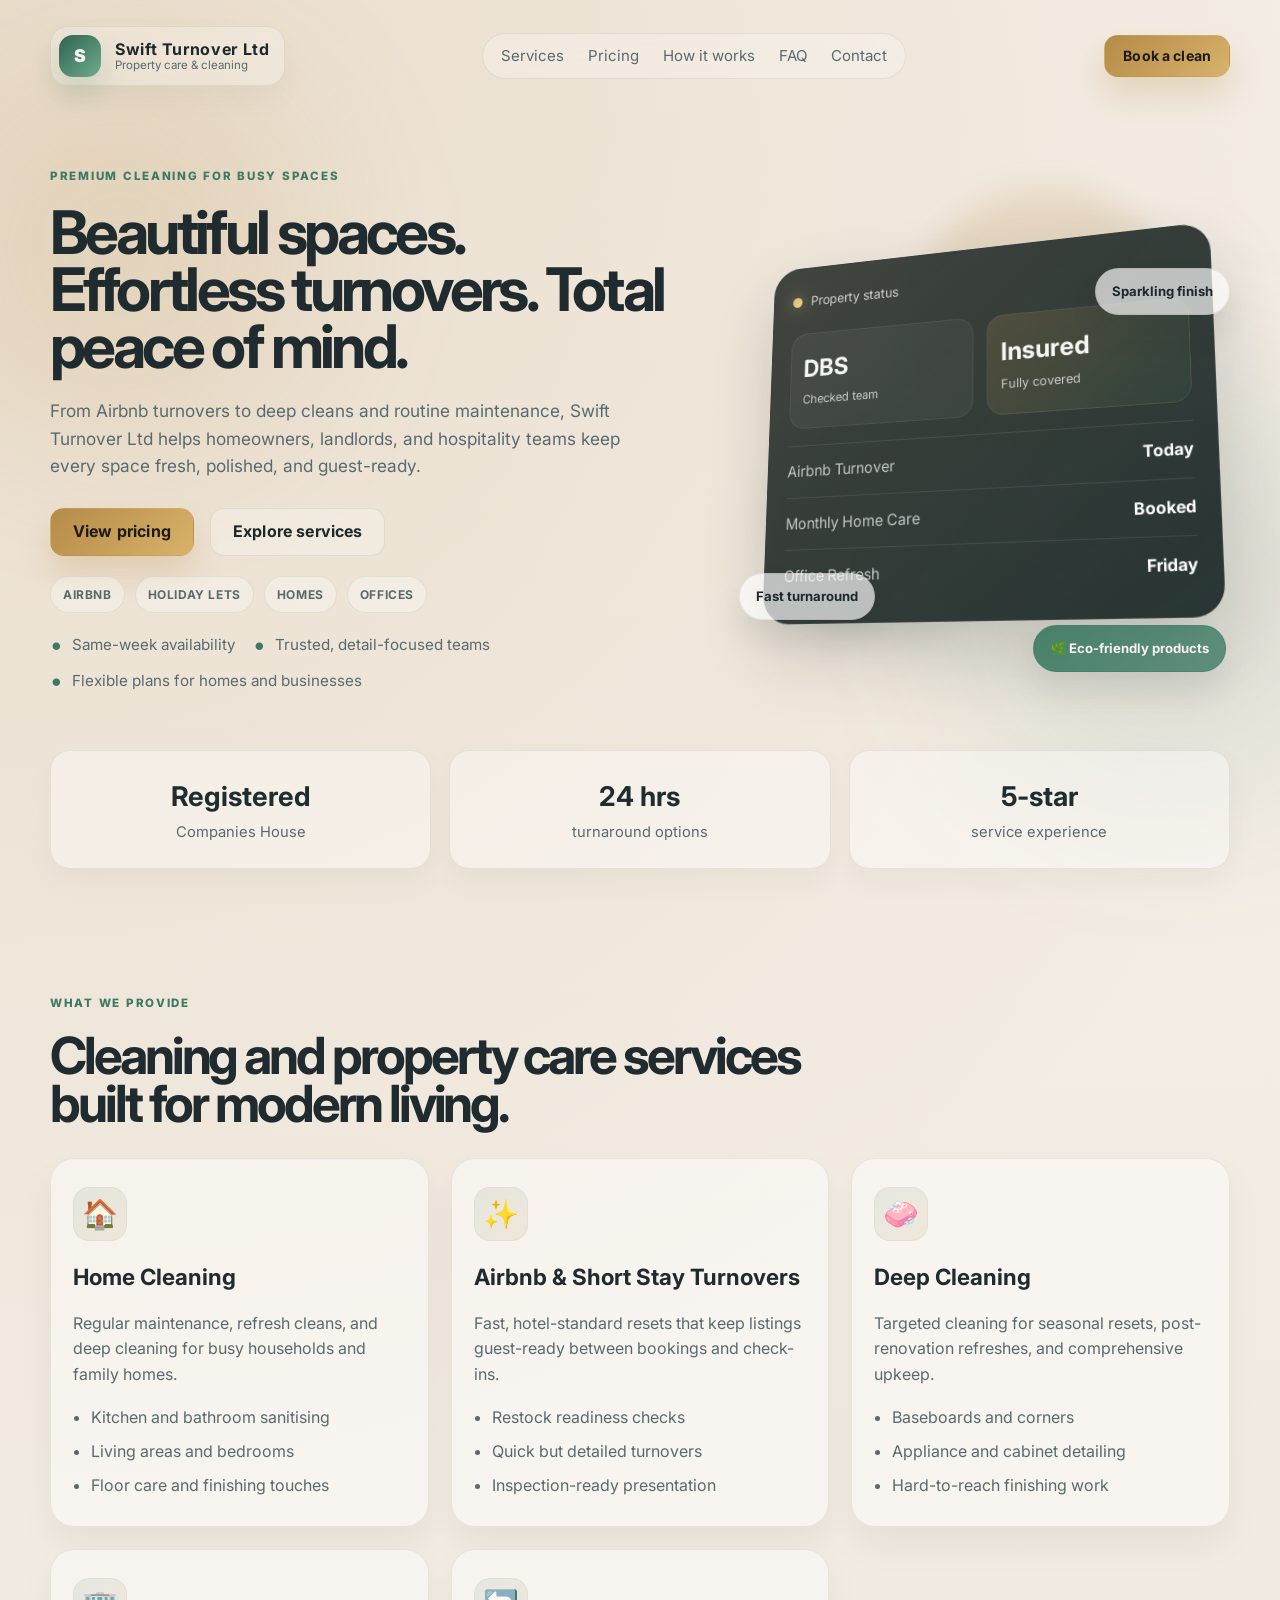
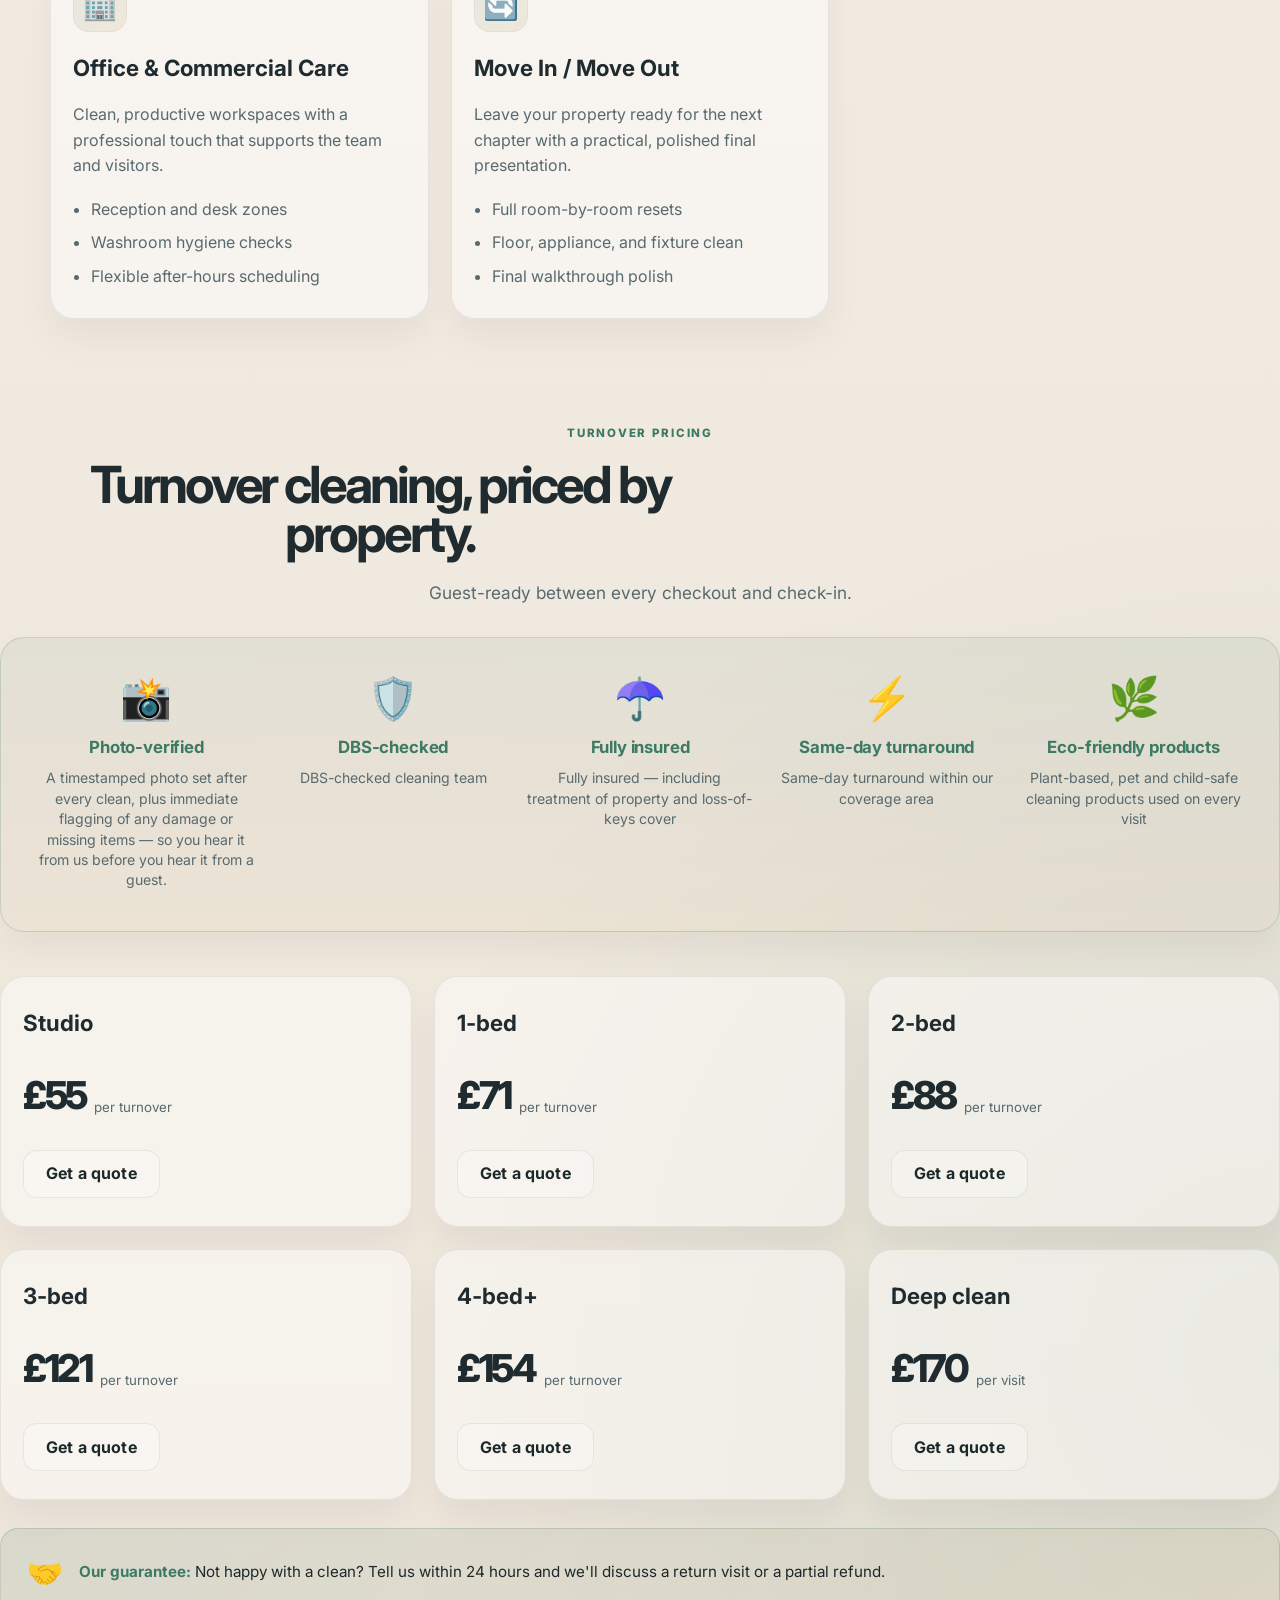
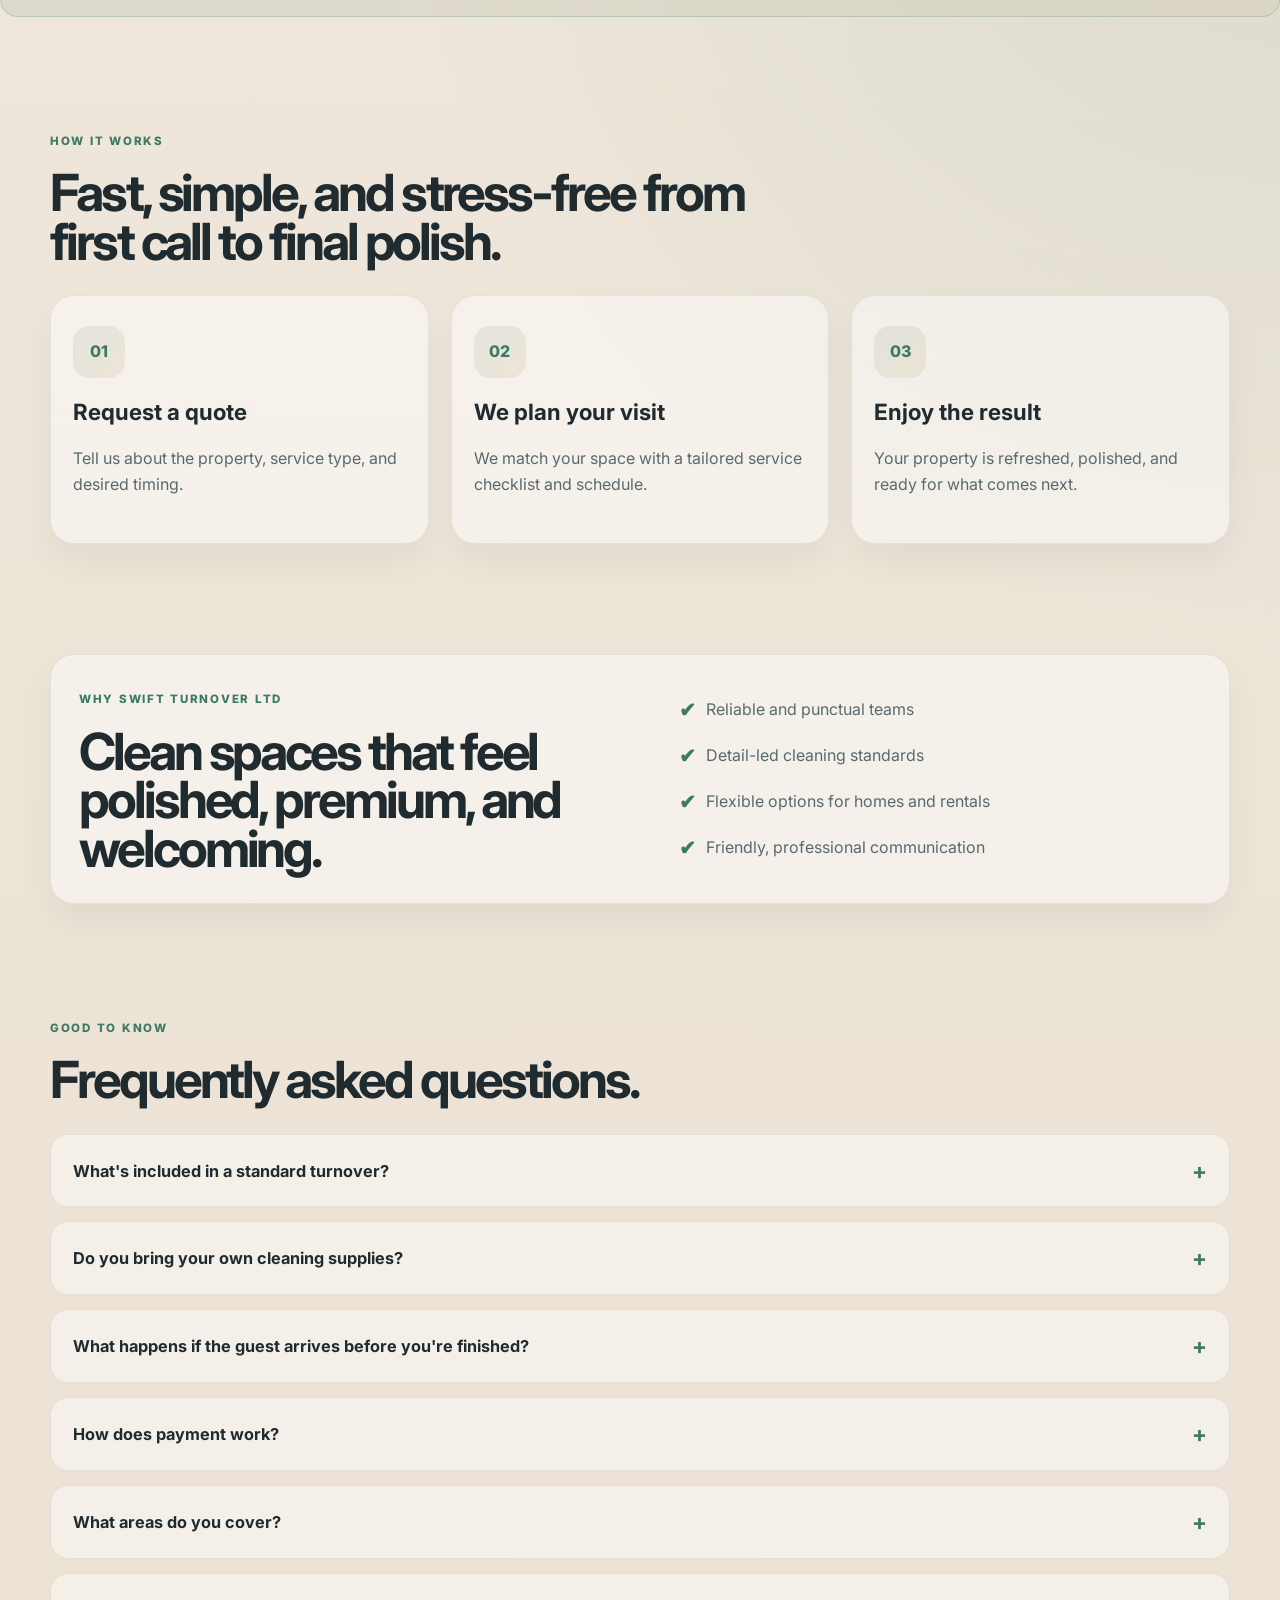
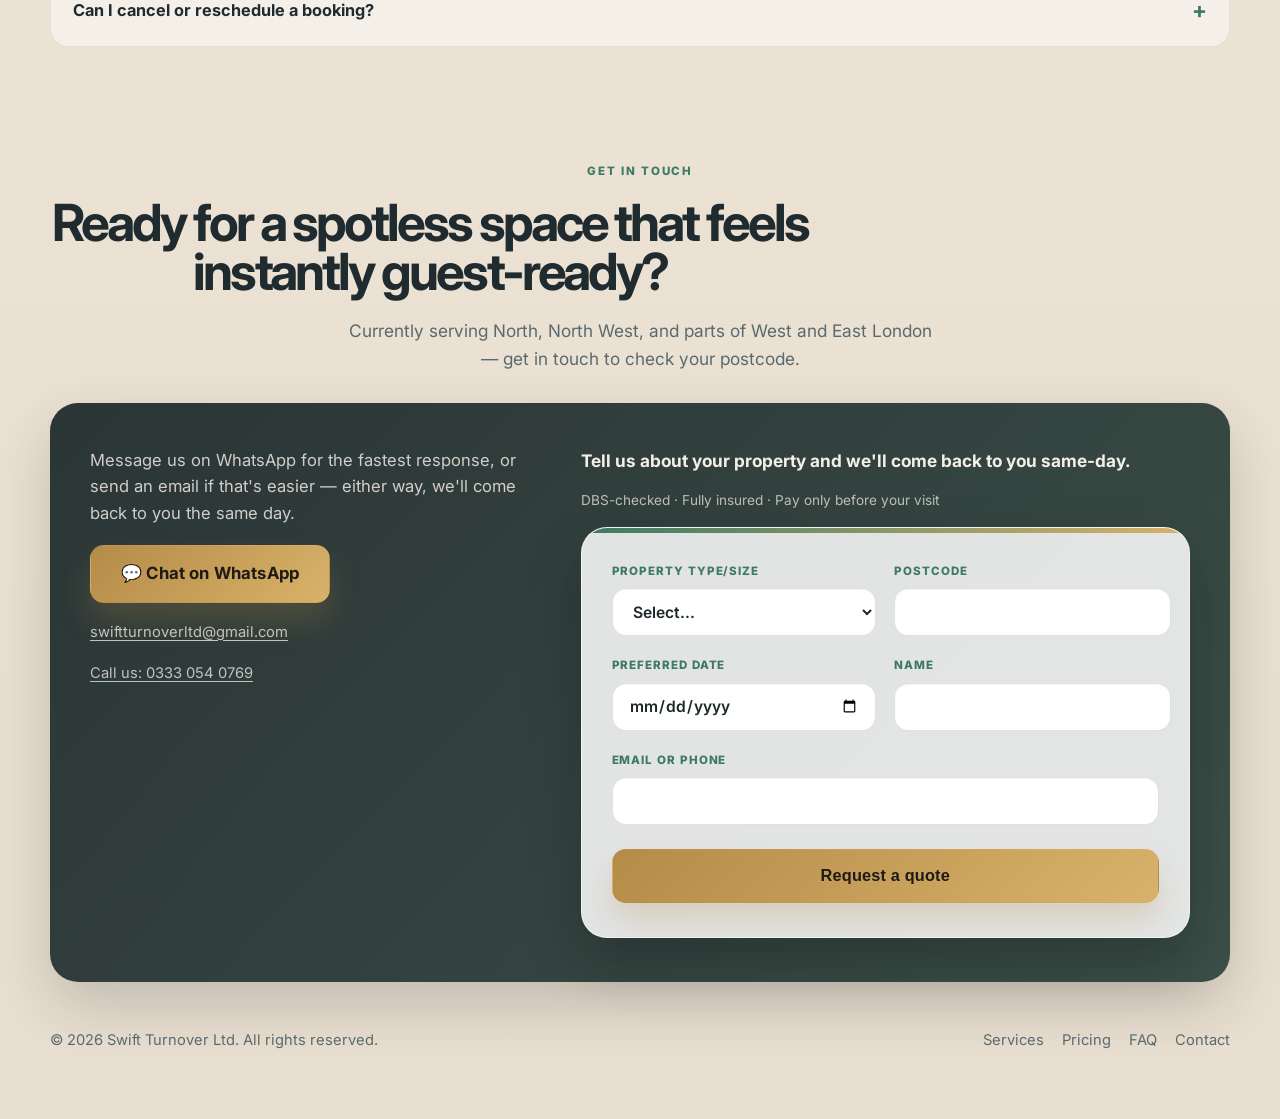
==== index.html @ 7817d529 "Add site favicon and refine brand mark gradient" ====
<!DOCTYPE html>
<html lang="en">
  <head>
    <meta charset="UTF-8" />
    <meta name="viewport" content="width=device-width, initial-scale=1.0" />
    <title>Swift Turnover Ltd | Premium Cleaning & Property Care</title>
    <meta
      name="description"
      content="Swift Turnover Ltd helps homeowners, landlords, and hospitality businesses keep every space spotless, guest-ready, and stress-free."
    />
    <link rel="preconnect" href="https://fonts.googleapis.com" />
    <link rel="preconnect" href="https://fonts.gstatic.com" crossorigin />
    <link
      href="https://fonts.googleapis.com/css2?family=Inter:wght@400;500;600;700;800;900&display=swap"
      rel="stylesheet"
    />
    <link rel="stylesheet" href="styles.css" />
    <link rel="icon" type="image/png" sizes="32x32" href="favicon-32.png" />
    <link rel="icon" type="image/png" sizes="16x16" href="favicon-16.png" />
    <link rel="apple-touch-icon" href="apple-touch-icon.png" />
  </head>
  <body>
    <div class="background-glow glow-one"></div>
    <div class="background-glow glow-two"></div>

    <header class="topbar wrapper">
      <div class="brand" aria-label="Swift Turnover Ltd home">
        <div class="brand-mark">S</div>
        <div class="brand-copy">
          <strong>Swift Turnover Ltd</strong>
          <span>Property care & cleaning</span>
        </div>
      </div>

      <nav class="nav" aria-label="Main navigation">
        <a href="#services">Services</a>
        <a href="#pricing">Pricing</a>
        <a href="#process">How it works</a>
        <a href="#faq">FAQ</a>
        <a href="#contact">Contact</a>
      </nav>

      <a class="button button-primary small" href="#contact">Book a clean</a>
    </header>

    <main>
      <section class="hero wrapper">
        <div class="hero-copy reveal">
          <p class="eyebrow">Premium cleaning for busy spaces</p>
          <h1>Beautiful spaces. Effortless turnovers. Total peace of mind.</h1>
          <p class="lede">
            From Airbnb turnovers to deep cleans and routine maintenance, Swift Turnover Ltd helps
            homeowners, landlords, and hospitality teams keep every space fresh, polished, and guest-ready.
          </p>

          <div class="cta-row">
            <a class="button button-primary" href="#pricing">View pricing</a>
            <a class="button button-secondary" href="#services">Explore services</a>
          </div>

          <div class="trust-row" aria-label="Service types">
            <span>Airbnb</span>
            <span>Holiday lets</span>
            <span>Homes</span>
            <span>Offices</span>
          </div>

          <ul class="hero-points" aria-label="Key benefits">
            <li>Same-week availability</li>
            <li>Trusted, detail-focused teams</li>
            <li>Flexible plans for homes and businesses</li>
          </ul>
        </div>

        <div class="hero-visual reveal" aria-label="Swift Turnover dashboard illustration">
          <div class="orb orb-one"></div>
          <div class="orb orb-two"></div>

          <div class="dashboard-card tilt-card">
            <div class="dashboard-header">
              <span class="status-dot"></span>
              <span>Property status</span>
            </div>

            <div class="dashboard-body">
              <div class="mini-stat">
                <strong>DBS</strong>
                <span>Checked team</span>
              </div>
              <div class="mini-stat gradient">
                <strong>Insured</strong>
                <span>Fully covered</span>
              </div>
            </div>

            <div class="schedule-row">
              <span>Airbnb Turnover</span>
              <em>Today</em>
            </div>
            <div class="schedule-row">
              <span>Monthly Home Care</span>
              <em>Booked</em>
            </div>
            <div class="schedule-row">
              <span>Office Refresh</span>
              <em>Friday</em>
            </div>
          </div>

          <div class="floating-tag tag-one">Sparkling finish</div>
          <div class="floating-tag tag-two">Fast turnaround</div>
          <div class="floating-tag tag-three">🌿 Eco-friendly products</div>
        </div>
      </section>

      <section class="stats wrapper reveal">
        <div class="stat-card">
          <strong>Registered</strong>
          <span>Companies House</span>
        </div>
        <div class="stat-card">
          <strong>24 hrs</strong>
          <span>turnaround options</span>
        </div>
        <div class="stat-card">
          <strong>5-star</strong>
          <span>service experience</span>
        </div>
      </section>

      <section id="services" class="section wrapper reveal">
        <div class="section-heading">
          <p class="eyebrow">What we provide</p>
          <h2>Cleaning and property care services built for modern living.</h2>
        </div>

        <div class="services-grid">
          <article class="service-card tilt-card">
            <div class="icon">🏠</div>
            <h3>Home Cleaning</h3>
            <p>Regular maintenance, refresh cleans, and deep cleaning for busy households and family homes.</p>
            <ul>
              <li>Kitchen and bathroom sanitising</li>
              <li>Living areas and bedrooms</li>
              <li>Floor care and finishing touches</li>
            </ul>
          </article>

          <article class="service-card tilt-card">
            <div class="icon">✨</div>
            <h3>Airbnb & Short Stay Turnovers</h3>
            <p>Fast, hotel-standard resets that keep listings guest-ready between bookings and check-ins.</p>
            <ul>
              <li>Restock readiness checks</li>
              <li>Quick but detailed turnovers</li>
              <li>Inspection-ready presentation</li>
            </ul>
          </article>

          <article class="service-card tilt-card">
            <div class="icon">🧼</div>
            <h3>Deep Cleaning</h3>
            <p>Targeted cleaning for seasonal resets, post-renovation refreshes, and comprehensive upkeep.</p>
            <ul>
              <li>Baseboards and corners</li>
              <li>Appliance and cabinet detailing</li>
              <li>Hard-to-reach finishing work</li>
            </ul>
          </article>

          <article class="service-card tilt-card">
            <div class="icon">🏢</div>
            <h3>Office & Commercial Care</h3>
            <p>Clean, productive workspaces with a professional touch that supports the team and visitors.</p>
            <ul>
              <li>Reception and desk zones</li>
              <li>Washroom hygiene checks</li>
              <li>Flexible after-hours scheduling</li>
            </ul>
          </article>

          <article class="service-card tilt-card">
            <div class="icon">🔄</div>
            <h3>Move In / Move Out</h3>
            <p>Leave your property ready for the next chapter with a practical, polished final presentation.</p>
            <ul>
              <li>Full room-by-room resets</li>
              <li>Floor, appliance, and fixture clean</li>
              <li>Final walkthrough polish</li>
            </ul>
          </article>

        </div>
      </section>

      <section id="pricing" class="section pricing-wrapper reveal">
        <div class="section-heading centered">
          <p class="eyebrow">Turnover pricing</p>
          <h2>Turnover cleaning, priced by property.</h2>
          <p class="lede" style="margin-left: auto; margin-right: auto;">Guest-ready between every checkout and check-in.</p>
        </div>

        <div class="trust-strip">
          <div class="trust-item">
            <div class="trust-icon">📸</div>
            <h3>Photo-verified</h3>
            <p>A timestamped photo set after every clean, plus immediate flagging of any damage or missing items — so you hear it from us before you hear it from a guest.</p>
          </div>
          <div class="trust-item">
            <div class="trust-icon">🛡️</div>
            <h3>DBS-checked</h3>
            <p>DBS-checked cleaning team</p>
          </div>
          <div class="trust-item">
            <div class="trust-icon">☂️</div>
            <h3>Fully insured</h3>
            <p>Fully insured — including treatment of property and loss-of-keys cover</p>
          </div>
          <div class="trust-item">
            <div class="trust-icon">⚡</div>
            <h3>Same-day turnaround</h3>
            <p>Same-day turnaround within our coverage area</p>
          </div>
          <div class="trust-item">
            <div class="trust-icon">🌿</div>
            <h3>Eco-friendly products</h3>
            <p>Plant-based, pet and child-safe cleaning products used on every visit</p>
          </div>
        </div>

        <div class="pricing-grid">
          <article class="pricing-card">
            <div class="plan-header">
              <h3>Studio</h3>
            </div>
            <div class="price">
              <span>£55</span>
              <small>per turnover</small>
            </div>
            <a href="#contact" class="button button-secondary">Get a quote</a>
          </article>

          <article class="pricing-card">
            <div class="plan-header">
              <h3>1-bed</h3>
            </div>
            <div class="price">
              <span>£71</span>
              <small>per turnover</small>
            </div>
            <a href="#contact" class="button button-secondary">Get a quote</a>
          </article>

          <article class="pricing-card">
            <div class="plan-header">
              <h3>2-bed</h3>
            </div>
            <div class="price">
              <span>£88</span>
              <small>per turnover</small>
            </div>
            <a href="#contact" class="button button-secondary">Get a quote</a>
          </article>

          <article class="pricing-card">
            <div class="plan-header">
              <h3>3-bed</h3>
            </div>
            <div class="price">
              <span>£121</span>
              <small>per turnover</small>
            </div>
            <a href="#contact" class="button button-secondary">Get a quote</a>
          </article>

          <article class="pricing-card">
            <div class="plan-header">
              <h3>4-bed+</h3>
            </div>
            <div class="price">
              <span>£154</span>
              <small>per turnover</small>
            </div>
            <a href="#contact" class="button button-secondary">Get a quote</a>
          </article>

          <article class="pricing-card">
            <div class="plan-header">
              <h3>Deep clean</h3>
            </div>
            <div class="price">
              <span>£170</span>
              <small>per visit</small>
            </div>
            <a href="#contact" class="button button-secondary">Get a quote</a>
          </article>
        </div>

        <div class="guarantee-banner">
          <span class="guarantee-icon">🤝</span>
          <p><strong>Our guarantee:</strong> Not happy with a clean? Tell us within 24 hours and we'll discuss a return visit or a partial refund.</p>
        </div>
      </section>

      <section id="process" class="section wrapper reveal">
        <div class="section-heading">
          <p class="eyebrow">How it works</p>
          <h2>Fast, simple, and stress-free from first call to final polish.</h2>
        </div>

        <div class="process-grid">
          <div class="process-step">
            <span>01</span>
            <h3>Request a quote</h3>
            <p>Tell us about the property, service type, and desired timing.</p>
          </div>
          <div class="process-step">
            <span>02</span>
            <h3>We plan your visit</h3>
            <p>We match your space with a tailored service checklist and schedule.</p>
          </div>
          <div class="process-step">
            <span>03</span>
            <h3>Enjoy the result</h3>
            <p>Your property is refreshed, polished, and ready for what comes next.</p>
          </div>
        </div>
      </section>

      <section class="section wrapper reveal">
        <div class="feature-band">
          <div>
            <p class="eyebrow">Why Swift Turnover Ltd</p>
            <h2>Clean spaces that feel polished, premium, and welcoming.</h2>
          </div>
          <div class="feature-list">
            <div><strong>✔</strong> Reliable and punctual teams</div>
            <div><strong>✔</strong> Detail-led cleaning standards</div>
            <div><strong>✔</strong> Flexible options for homes and rentals</div>
            <div><strong>✔</strong> Friendly, professional communication</div>
          </div>
        </div>
      </section>

      <section id="faq" class="section wrapper reveal">
        <div class="section-heading">
          <p class="eyebrow">Good to know</p>
          <h2>Frequently asked questions.</h2>
        </div>

        <div class="faq-list">
          <details class="faq-item">
            <summary>What's included in a standard turnover?</summary>
            <p>A full reset between guests — beds stripped and remade, kitchen and bathroom cleaned and sanitised, floors done, surfaces wiped down, and rubbish removed, finished with a walkthrough check before we leave.</p>
          </details>
          <details class="faq-item">
            <summary>Do you bring your own cleaning supplies?</summary>
            <p>Yes — our team brings its own eco-friendly, plant-based cleaning products and equipment as standard, so you don't need to stock anything. Let us know if you'd prefer fragrance-free products and we'll happily use those instead.</p>
          </details>
          <details class="faq-item">
            <summary>What happens if the guest arrives before you're finished?</summary>
            <p>We build a buffer into every turnover slot and will message you straight away if we're running behind schedule, so you're never caught by surprise.</p>
          </details>
          <details class="faq-item">
            <summary>How does payment work?</summary>
            <p>Payment is taken before your scheduled visit.</p>
          </details>
          <details class="faq-item">
            <summary>What areas do you cover?</summary>
            <p>We currently cover all of North London, North West London, and parts of West and East London. Get in touch with your postcode and we'll confirm.</p>
          </details>
          <details class="faq-item">
            <summary>Can I cancel or reschedule a booking?</summary>
            <p>Yes — we ask for at least 2-3 hours' notice before your scheduled visit, though the earlier you can let us know, the better we can accommodate you.</p>
          </details>
        </div>
      </section>

      <section id="contact" class="section wrapper reveal">
        <div class="section-heading centered">
          <p class="eyebrow">Get in touch</p>
          <h2>Ready for a spotless space that feels instantly guest-ready?</h2>
          <p class="lede" style="margin-left: auto; margin-right: auto;">Currently serving North, North West, and parts of West and East London — get in touch to check your postcode.</p>
        </div>

        <div class="contact-panel">
          <div class="contact-info">
            <p class="contact-copy">Message us on WhatsApp for the fastest response, or send an email if that's easier — either way, we'll come back to you the same day.</p>
            <a class="button button-primary large" href="https://wa.me/447498906097" target="_blank" rel="noopener">💬 Chat on WhatsApp</a>
            <a class="contact-email-link" href="mailto:swiftturnoverltd@gmail.com">swiftturnoverltd@gmail.com</a>
            <a class="contact-email-link" href="tel:03330540769">Call us: 0333 054 0769</a>
          </div>

          <div class="contact-form-panel">
            <p class="form-intro">Tell us about your property and we'll come back to you same-day.</p>
            <p class="contact-trust">DBS-checked · Fully insured · Pay only before your visit</p>

            <!--
              Quote form submits via FormSubmit.co (no backend/account needed) straight to swiftturnoverltd@gmail.com.
              The first real submission triggers a one-time confirmation email from FormSubmit to activate this address.
              Swap the form action email if you'd rather receive these somewhere else, or switch to Formspree/Netlify Forms
              once you know which host the live site will run on.
            -->
            <form class="quote-form" action="https://formsubmit.co/swiftturnoverltd@gmail.com" method="POST">
              <input type="hidden" name="_subject" value="New turnover cleaning enquiry" />
              <input type="hidden" name="_template" value="table" />
              <input type="text" name="_honey" style="display:none" tabindex="-1" autocomplete="off" />

              <div class="form-row">
                <label>
                  Property type/size
                  <select name="Property type/size" required>
                    <option value="">Select...</option>
                    <option>Studio</option>
                    <option>1-bed</option>
                    <option>2-bed</option>
                    <option>3-bed</option>
                    <option>4-bed+</option>
                    <option>Deep clean</option>
                  </select>
                </label>
                <label>
                  Postcode
                  <input type="text" name="Postcode" required />
                </label>
              </div>

              <div class="form-row">
                <label>
                  Preferred date
                  <input type="date" name="Preferred date" />
                </label>
                <label>
                  Name
                  <input type="text" name="Name" required />
                </label>
              </div>

              <label>
                Email or phone
                <input type="text" name="Email or phone" required />
              </label>

              <button type="submit" class="button button-primary">Request a quote</button>
            </form>
          </div>
        </div>
      </section>
    </main>

    <footer class="site-footer wrapper">
      <p>© <span id="year"></span> Swift Turnover Ltd. All rights reserved.</p>
      <div>
        <a href="#services">Services</a>
        <a href="#pricing">Pricing</a>
        <a href="#faq">FAQ</a>
        <a href="#contact">Contact</a>
      </div>
    </footer>

    <script src="script.js"></script>
  </body>
</html>
---- styles.css ----
:root {
  --bg: #f5efe8;
  --bg-2: #e9dfd0;
  --panel: rgba(255, 255, 255, 0.72);
  --panel-strong: rgba(255, 255, 255, 0.86);
  --card: rgba(255, 255, 255, 0.75);
  --line: rgba(47, 56, 58, 0.1);
  --text: #1d282a;
  --muted: #586a6f;
  --primary: #3d7a63;
  --secondary: #b58b48;
  --gold: #d8b26a;
  --warm: #efe0c7;
  --shadow: rgba(18, 27, 29, 0.14);
}

* {
  box-sizing: border-box;
}

html {
  scroll-behavior: smooth;
}

body {
  margin: 0;
  font-family: "Inter", sans-serif;
  color: var(--text);
  background:
    radial-gradient(circle at top left, rgba(181, 139, 72, 0.18), transparent 25%),
    radial-gradient(circle at right center, rgba(61, 122, 99, 0.12), transparent 28%),
    linear-gradient(180deg, var(--bg) 0%, var(--bg-2) 100%);
  min-height: 100vh;
  line-height: 1.6;
}

body::before,
body::after {
  content: "";
  position: fixed;
  border-radius: 50%;
  filter: blur(80px);
  pointer-events: none;
  z-index: 0;
}

body::before {
  width: 380px;
  height: 380px;
  background: rgba(181, 139, 72, 0.14);
  top: 60px;
  left: -70px;
}

body::after {
  width: 420px;
  height: 420px;
  background: rgba(61, 122, 99, 0.1);
  right: -100px;
  bottom: 100px;
}

img {
  max-width: 100%;
  display: block;
}

a {
  color: inherit;
  text-decoration: none;
}

.wrapper {
  width: min(1180px, calc(100% - 32px));
  margin: 0 auto;
}

.topbar,
.hero,
.stats,
.section,
.site-footer {
  position: relative;
  z-index: 1;
}

.topbar {
  display: flex;
  align-items: center;
  justify-content: space-between;
  padding: 26px 0 10px;
}

.brand {
  display: inline-flex;
  align-items: center;
  gap: 14px;
  padding: 8px 14px 8px 8px;
  background: rgba(255, 255, 255, 0.26);
  border: 1px solid rgba(29, 40, 42, 0.08);
  border-radius: 18px;
  box-shadow: 0 12px 30px rgba(17, 22, 25, 0.04);
}

.brand-mark {
  width: 42px;
  height: 42px;
  border-radius: 14px;
  display: grid;
  place-items: center;
  font-size: 1.1rem;
  font-weight: 900;
  background: linear-gradient(135deg, #2f6350, #6fac8e);
  color: #f8f4ef;
  box-shadow: 0 15px 30px rgba(61, 122, 99, 0.2);
}

.brand-copy {
  display: flex;
  flex-direction: column;
  line-height: 1.15;
}

.brand-copy strong {
  font-size: 1rem;
  letter-spacing: 0.04em;
}

.brand-copy span {
  font-size: 0.72rem;
  color: var(--muted);
}

.nav {
  display: flex;
  align-items: center;
  gap: 24px;
  color: var(--muted);
  font-size: 0.94rem;
  padding: 10px 18px;
  border: 1px solid rgba(29, 40, 42, 0.08);
  border-radius: 999px;
  background: rgba(255, 255, 255, 0.24);
  backdrop-filter: blur(12px);
}

.nav a {
  transition: color 0.2s ease, opacity 0.2s ease;
}

.nav a:hover,
.nav a:focus-visible {
  color: var(--text);
}

.button {
  display: inline-flex;
  align-items: center;
  justify-content: center;
  min-height: 48px;
  border-radius: 14px;
  padding: 0 22px;
  border: 1px solid transparent;
  font-weight: 700;
  letter-spacing: 0.01em;
  transition: transform 0.2s ease, box-shadow 0.2s ease, border-color 0.2s ease;
}

.button:hover,
.button:focus-visible {
  transform: translateY(-2px);
}

.button-primary {
  background: linear-gradient(135deg, var(--secondary), var(--gold));
  color: #1f1a14;
  box-shadow: 0 18px 30px rgba(181, 139, 72, 0.24);
}

.button-secondary {
  background: rgba(255, 255, 255, 0.26);
  border-color: rgba(29, 40, 42, 0.08);
  color: var(--text);
}

.button.small {
  min-height: 42px;
  padding: 0 18px;
  font-size: 0.88rem;
}

.hero {
  display: grid;
  grid-template-columns: 1.12fr 0.88fr;
  gap: 42px;
  padding: 52px 0 24px;
  align-items: center;
}

.eyebrow {
  display: inline-flex;
  align-items: center;
  gap: 8px;
  margin: 0 0 18px;
  color: var(--primary);
  text-transform: uppercase;
  letter-spacing: 0.15em;
  font-size: 0.72rem;
  font-weight: 800;
}

.hero-copy h1,
.section-heading h2,
.cta-panel h2,
.feature-band h2 {
  margin: 0;
  letter-spacing: -0.06em;
  line-height: 0.95;
}

.hero-copy h1 {
  font-size: clamp(3rem, 4.7vw, 5.2rem);
  max-width: 700px;
  color: #1f2b2f;
}

.lede {
  margin: 22px 0 0;
  font-size: 1.08rem;
  max-width: 600px;
  color: var(--muted);
}

.cta-row {
  display: flex;
  flex-wrap: wrap;
  align-items: center;
  gap: 16px;
  margin-top: 28px;
}

.trust-row {
  display: flex;
  flex-wrap: wrap;
  gap: 10px;
  margin-top: 20px;
}

.trust-row span {
  padding: 8px 12px;
  border-radius: 999px;
  background: rgba(255, 255, 255, 0.32);
  border: 1px solid rgba(29, 40, 42, 0.08);
  color: var(--muted);
  font-size: 0.75rem;
  letter-spacing: 0.05em;
  text-transform: uppercase;
  font-weight: 700;
}

.hero-points {
  display: flex;
  flex-wrap: wrap;
  gap: 12px 18px;
  list-style: none;
  padding: 0;
  margin: 20px 0 0;
  color: var(--muted);
  font-size: 0.95rem;
}

.hero-points li {
  position: relative;
  padding-left: 22px;
}

.hero-points li::before {
  content: "•";
  position: absolute;
  left: 0;
  color: var(--primary);
  font-size: 1.5rem;
  line-height: 1;
}

.hero-visual {
  position: relative;
  min-height: 560px;
  display: grid;
  place-items: center;
  perspective: 1200px;
}

.dashboard-card {
  position: relative;
  width: min(100%, 470px);
  padding: 26px 22px 20px;
  border-radius: 30px;
  background: linear-gradient(145deg, rgba(37, 49, 52, 0.95), rgba(21, 29, 31, 0.92));
  border: 1px solid rgba(255, 255, 255, 0.08);
  box-shadow: 0 30px 70px rgba(30, 39, 41, 0.18);
  transform-style: preserve-3d;
  transform: rotateX(12deg) rotateY(-18deg);
}

.dashboard-card::before {
  content: "";
  position: absolute;
  inset: 0;
  border-radius: inherit;
  background: linear-gradient(135deg, rgba(181, 139, 72, 0.12), rgba(61, 122, 99, 0.1));
  pointer-events: none;
}

.dashboard-header,
.dashboard-body,
.schedule-row {
  position: relative;
  z-index: 1;
}

.dashboard-header {
  display: flex;
  align-items: center;
  gap: 10px;
  color: rgba(255, 255, 255, 0.75);
  font-size: 0.88rem;
}

.status-dot {
  width: 11px;
  height: 11px;
  border-radius: 50%;
  background: linear-gradient(135deg, var(--gold), #f8d698);
  box-shadow: 0 0 18px rgba(216, 178, 106, 0.7);
}

.dashboard-body {
  display: grid;
  grid-template-columns: repeat(2, minmax(0, 1fr));
  gap: 14px;
  margin: 24px 0 18px;
}

.mini-stat {
  background: rgba(255, 255, 255, 0.04);
  border: 1px solid rgba(255, 255, 255, 0.07);
  border-radius: 18px;
  padding: 18px 14px;
  color: #f7f7f4;
}

.mini-stat strong {
  display: block;
  font-size: clamp(1.6rem, 2vw, 2.1rem);
}

.mini-stat span {
  color: rgba(255,255,255,0.72);
  font-size: 0.8rem;
}

.mini-stat.gradient {
  background: linear-gradient(135deg, rgba(181, 139, 72, 0.2), rgba(61, 122, 99, 0.12));
}

.schedule-row {
  display: flex;
  align-items: center;
  justify-content: space-between;
  gap: 12px;
  padding: 14px 0;
  border-top: 1px solid rgba(255, 255, 255, 0.09);
  color: rgba(255,255,255,0.7);
}

.schedule-row em {
  font-style: normal;
  color: #ffffff;
  font-weight: 700;
}

.orb {
  position: absolute;
  border-radius: 50%;
  filter: blur(14px);
}

.orb-one {
  width: 280px;
  height: 280px;
  background: rgba(181, 139, 72, 0.18);
  top: 40px;
  right: 42px;
}

.orb-two {
  width: 240px;
  height: 240px;
  background: rgba(61, 122, 99, 0.12);
  left: 42px;
  bottom: 70px;
}

.floating-tag {
  position: absolute;
  padding: 12px 16px;
  border-radius: 999px;
  background: rgba(255, 255, 255, 0.68);
  border: 1px solid rgba(29, 40, 42, 0.08);
  box-shadow: 0 18px 30px rgba(26, 32, 34, 0.08);
  font-size: 0.82rem;
  font-weight: 700;
  color: var(--text);
}

.tag-one {
  right: 0;
  top: 120px;
}

.tag-two {
  left: 10px;
  bottom: 88px;
}

.tag-three {
  right: 4px;
  bottom: 36px;
  background: linear-gradient(135deg, rgba(61, 122, 99, 0.92), rgba(61, 122, 99, 0.78));
  color: #f8f4ef;
  border-color: rgba(61, 122, 99, 0.4);
}

.stats {
  display: grid;
  grid-template-columns: repeat(3, minmax(0, 1fr));
  gap: 18px;
  padding: 18px 0 10px;
}

.stat-card {
  padding: 24px 18px;
  border-radius: 20px;
  background: rgba(255, 255, 255, 0.38);
  border: 1px solid rgba(29, 40, 42, 0.08);
  text-align: center;
  box-shadow: 0 12px 30px rgba(17, 22, 25, 0.04);
}

.stat-card strong {
  display: block;
  font-size: clamp(1.7rem, 2vw, 2.3rem);
  color: #1f2d30;
}

.stat-card span {
  color: var(--muted);
  font-size: 0.92rem;
}

.section {
  padding: 110px 0 0;
}

.section-heading {
  margin-bottom: 30px;
}

.section-heading.centered {
  text-align: center;
}

.section-heading h2,
.feature-band h2,
.cta-panel h2 {
  font-size: clamp(2.3rem, 4vw, 3.4rem);
  max-width: 760px;
  color: #1f2b2f;
}

.services-grid {
  display: grid;
  grid-template-columns: repeat(3, minmax(0, 1fr));
  gap: 22px;
}

.service-card,
.pricing-card,
.process-step,
.feature-band,
.cta-panel {
  background: rgba(255, 255, 255, 0.45);
  border: 1px solid rgba(29, 40, 42, 0.08);
  border-radius: 24px;
  box-shadow: 0 18px 36px rgba(17, 22, 25, 0.05);
}

.service-card {
  padding: 28px 22px;
  transition: transform 0.2s ease, border-color 0.2s ease, box-shadow 0.2s ease;
}

.service-card:hover,
.pricing-card:hover,
.process-step:hover {
  transform: translateY(-5px);
  border-color: rgba(61, 122, 99, 0.18);
  box-shadow: 0 22px 42px rgba(17, 22, 25, 0.07);
}

.icon {
  width: 54px;
  height: 54px;
  display: grid;
  place-items: center;
  border-radius: 16px;
  font-size: 1.8rem;
  background: linear-gradient(135deg, rgba(61, 122, 99, 0.1), rgba(181, 139, 72, 0.12));
  box-shadow: inset 0 0 0 1px rgba(29,40,42,0.04);
  margin-bottom: 18px;
}

.service-card h3,
.pricing-card h3,
.process-step h3 {
  margin: 0 0 12px;
  font-size: 1.4rem;
  color: #1f2b2f;
}

.service-card p,
.process-step p,
.pricing-card li,
.feature-list div {
  color: var(--muted);
}

.service-card ul {
  margin: 18px 0 0;
  padding-left: 18px;
  color: var(--muted);
}

.service-card li + li {
  margin-top: 8px;
}

.pricing-wrapper {
  padding-top: 100px;
}

.trust-strip {
  display: grid;
  grid-template-columns: repeat(auto-fit, minmax(170px, 1fr));
  gap: 20px;
  background: linear-gradient(180deg, rgba(61, 122, 99, 0.08), rgba(181, 139, 72, 0.05));
  border: 1px solid rgba(61, 122, 99, 0.2);
  border-radius: 24px;
  padding: 40px 32px;
  margin-bottom: 44px;
  box-shadow: 0 18px 36px rgba(17, 22, 25, 0.05);
}

.trust-item {
  text-align: center;
}

.trust-icon {
  font-size: 2.6rem;
  line-height: 1;
  margin-bottom: 14px;
}

.trust-item h3 {
  margin: 0 0 8px;
  font-size: 1.05rem;
  letter-spacing: -0.01em;
  color: var(--primary);
}

.trust-item p {
  margin: 0;
  font-size: 0.88rem;
  line-height: 1.45;
  color: var(--muted);
}

.pricing-grid {
  display: grid;
  grid-template-columns: repeat(3, minmax(0, 1fr));
  gap: 22px;
}

.pricing-card {
  position: relative;
  padding: 28px 22px;
}

.pricing-card.featured {
  background: linear-gradient(180deg, rgba(255, 255, 255, 0.72), rgba(245, 238, 232, 0.9));
  border-color: rgba(61, 122, 99, 0.18);
  transform: translateY(-8px);
}

.badge {
  position: absolute;
  top: 18px;
  right: 18px;
  background: linear-gradient(135deg, var(--primary), #8ec0a9);
  color: #f8f4ef;
  font-weight: 900;
  font-size: 0.68rem;
  letter-spacing: 0.07em;
  text-transform: uppercase;
  border-radius: 999px;
  padding: 7px 10px;
}

.plan-header p {
  margin: 0;
  color: var(--muted);
}

.price {
  display: flex;
  align-items: end;
  gap: 8px;
  margin: 24px 0;
}

.price span {
  font-size: clamp(2.2rem, 3vw, 2.9rem);
  font-weight: 800;
  letter-spacing: -0.06em;
  color: #1f2b2f;
}

.price small {
  color: var(--muted);
  margin-bottom: 8px;
}

.pricing-card ul {
  list-style: none;
  margin: 0 0 26px;
  padding: 0;
  display: grid;
  gap: 12px;
}

.pricing-card li {
  position: relative;
  padding-left: 22px;
}

.pricing-card li::before {
  content: "✓";
  position: absolute;
  left: 0;
  color: var(--primary);
  font-weight: 700;
}

.guarantee-banner {
  display: flex;
  align-items: center;
  gap: 16px;
  margin-top: 28px;
  padding: 20px 26px;
  border-radius: 18px;
  background: linear-gradient(135deg, rgba(61, 122, 99, 0.12), rgba(181, 139, 72, 0.08));
  border: 1px solid rgba(61, 122, 99, 0.2);
}

.guarantee-icon {
  font-size: 1.8rem;
  flex-shrink: 0;
}

.guarantee-banner p {
  margin: 0;
  color: var(--text);
  font-size: 0.95rem;
}

.guarantee-banner strong {
  color: var(--primary);
}

.faq-list {
  display: grid;
  gap: 14px;
}

.faq-item {
  background: rgba(255, 255, 255, 0.45);
  border: 1px solid rgba(29, 40, 42, 0.08);
  border-radius: 18px;
  padding: 18px 22px;
}

.faq-item[open] {
  border-color: rgba(61, 122, 99, 0.2);
}

.faq-item summary {
  cursor: pointer;
  font-weight: 700;
  font-size: 1.02rem;
  color: #1f2b2f;
  list-style: none;
  display: flex;
  align-items: center;
  justify-content: space-between;
  gap: 16px;
}

.faq-item summary::-webkit-details-marker {
  display: none;
}

.faq-item summary::after {
  content: "+";
  font-size: 1.4rem;
  color: var(--primary);
  flex-shrink: 0;
}

.faq-item[open] summary::after {
  content: "\2212";
}

.faq-item p {
  margin: 14px 0 0;
  color: var(--muted);
  font-size: 0.94rem;
  line-height: 1.6;
}

.contact-panel {
  display: grid;
  grid-template-columns: 0.85fr 1.15fr;
  gap: 40px;
  margin-top: 8px;
  padding: 44px 40px;
  border-radius: 28px;
  background: linear-gradient(135deg, rgba(30, 41, 43, 0.94), rgba(48, 69, 62, 0.94));
  color: #f5efe8;
  box-shadow: 0 24px 60px rgba(17, 22, 25, 0.18);
}

.contact-info {
  display: flex;
  flex-direction: column;
  align-items: flex-start;
  gap: 18px;
}

.contact-copy {
  margin: 0;
  color: rgba(245, 239, 232, 0.82);
  font-size: 1.04rem;
  line-height: 1.6;
}

.button.large {
  min-height: 58px;
  padding: 0 30px;
  font-size: 1.05rem;
}

.contact-email-link {
  color: rgba(245, 239, 232, 0.75);
  font-size: 0.92rem;
  text-decoration: underline;
  text-underline-offset: 3px;
  transition: color 0.2s ease;
}

.contact-email-link:hover,
.contact-email-link:focus-visible {
  color: #ffffff;
}

.contact-form-panel {
  display: flex;
  flex-direction: column;
  gap: 16px;
}

.form-intro {
  margin: 0;
  font-weight: 700;
  font-size: 1.08rem;
  color: #f5efe8;
}

.contact-trust {
  margin: 0;
  color: rgba(245, 239, 232, 0.72);
  font-size: 0.85rem;
  line-height: 1.5;
}

.quote-form {
  position: relative;
  margin-top: 0;
  padding: 34px 30px;
  background: var(--panel-strong);
  border: 1px solid rgba(255, 255, 255, 0.6);
  border-radius: 26px;
  box-shadow: 0 26px 54px rgba(10, 16, 17, 0.28);
  display: grid;
  gap: 20px;
  overflow: hidden;
}

.quote-form::before {
  content: "";
  position: absolute;
  top: 0;
  left: 0;
  right: 0;
  height: 5px;
  background: linear-gradient(90deg, var(--primary), var(--gold));
}

.form-row {
  display: grid;
  grid-template-columns: repeat(2, minmax(0, 1fr));
  gap: 18px;
}

.quote-form label {
  display: grid;
  gap: 8px;
  font-size: 0.72rem;
  font-weight: 800;
  letter-spacing: 0.08em;
  text-transform: uppercase;
  color: var(--primary);
}

.quote-form input,
.quote-form select {
  min-height: 48px;
  padding: 0 16px;
  border-radius: 14px;
  border: 1px solid rgba(29, 40, 42, 0.14);
  background: #ffffff;
  font-family: inherit;
  font-size: 0.98rem;
  font-weight: 600;
  letter-spacing: normal;
  text-transform: none;
  color: var(--text);
  box-shadow: inset 0 1px 2px rgba(17, 22, 25, 0.04);
  transition: border-color 0.2s ease, box-shadow 0.2s ease;
}

.quote-form input::placeholder {
  color: rgba(88, 106, 111, 0.55);
  font-weight: 400;
}

.quote-form input:focus,
.quote-form select:focus {
  outline: none;
  border-color: var(--primary);
  box-shadow: 0 0 0 4px rgba(61, 122, 99, 0.16);
}

.quote-form button {
  justify-self: stretch;
  min-height: 54px;
  font-size: 1.02rem;
  margin-top: 4px;
}

.process-grid {
  display: grid;
  grid-template-columns: repeat(3, minmax(0, 1fr));
  gap: 22px;
}

.process-step {
  padding: 30px 22px;
}

.process-step span {
  display: inline-flex;
  min-width: 52px;
  min-height: 52px;
  border-radius: 16px;
  align-items: center;
  justify-content: center;
  background: linear-gradient(135deg, rgba(61, 122, 99, 0.1), rgba(181, 139, 72, 0.12));
  color: var(--primary);
  font-weight: 800;
  margin-bottom: 16px;
}

.feature-band {
  display: grid;
  grid-template-columns: 1.1fr 1fr;
  gap: 26px;
  padding: 30px 28px;
}

.feature-list {
  display: grid;
  gap: 14px;
  align-content: center;
}

.feature-list div {
  display: flex;
  align-items: center;
  gap: 10px;
  font-size: 1rem;
}

.feature-list strong {
  color: var(--primary);
  font-size: 1.25rem;
}

.cta-panel {
  display: flex;
  align-items: center;
  justify-content: space-between;
  gap: 24px;
  padding: 30px 28px;
  background: linear-gradient(135deg, rgba(30, 41, 43, 0.92), rgba(48, 69, 62, 0.92));
  color: #f5efe8;
}

.cta-panel h2,
.cta-panel .eyebrow {
  color: #f5efe8;
}

.site-footer {
  display: flex;
  align-items: center;
  justify-content: space-between;
  gap: 12px;
  padding: 32px 0 52px;
  color: var(--muted);
  font-size: 0.92rem;
}

.site-footer div {
  display: flex;
  gap: 18px;
}

.reveal {
  opacity: 0;
  transform: translateY(24px);
  transition: opacity 0.6s ease, transform 0.6s ease;
}

.reveal.visible {
  opacity: 1;
  transform: translateY(0);
}

@media (max-width: 980px) {
  .topbar {
    flex-wrap: wrap;
    gap: 14px;
  }

  .nav {
    order: 3;
    width: 100%;
    justify-content: center;
  }

  .hero,
  .feature-band,
  .cta-panel,
  .pricing-grid,
  .process-grid,
  .services-grid,
  .stats,
  .trust-strip,
  .contact-panel,
  .form-row {
    grid-template-columns: 1fr;
  }

  .contact-panel {
    padding: 32px 26px;
  }

  .contact-info {
    align-items: stretch;
  }

  .contact-info .button {
    width: 100%;
  }

  .hero {
    padding-top: 24px;
  }

  .hero-visual {
    min-height: 420px;
  }

  .feature-band,
  .cta-panel {
    display: block;
  }

  .cta-panel .button {
    margin-top: 20px;
  }
}

@media (max-width: 640px) {
  .nav {
    gap: 12px 18px;
    font-size: 0.8rem;
    flex-wrap: wrap;
  }

  .button {
    width: 100%;
  }

  .cta-row {
    flex-direction: column;
    align-items: stretch;
  }

  .topbar {
    justify-content: center;
  }

  .site-footer {
    flex-direction: column;
    text-align: center;
  }

  .dashboard-card {
    transform: rotateX(10deg) rotateY(-10deg) scale(0.96);
  }

  .guarantee-banner {
    flex-direction: column;
    align-items: flex-start;
  }
}
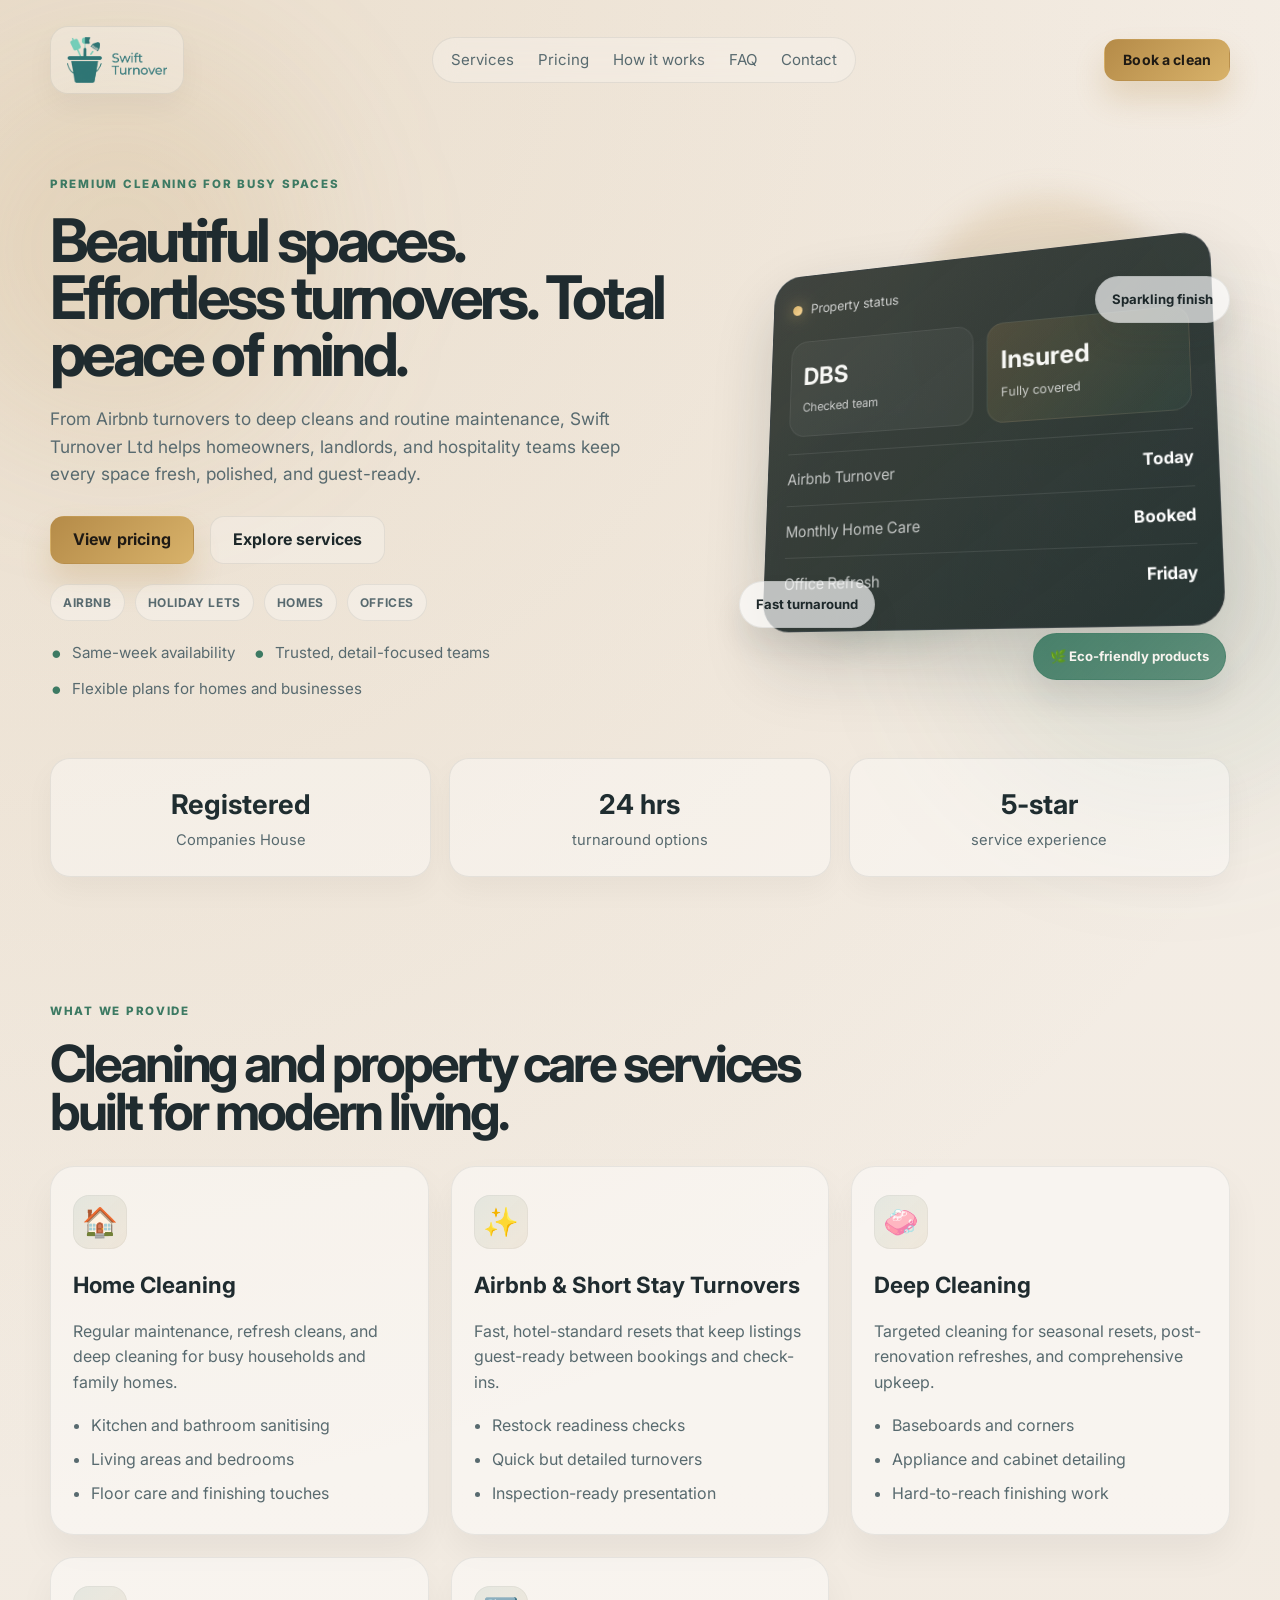
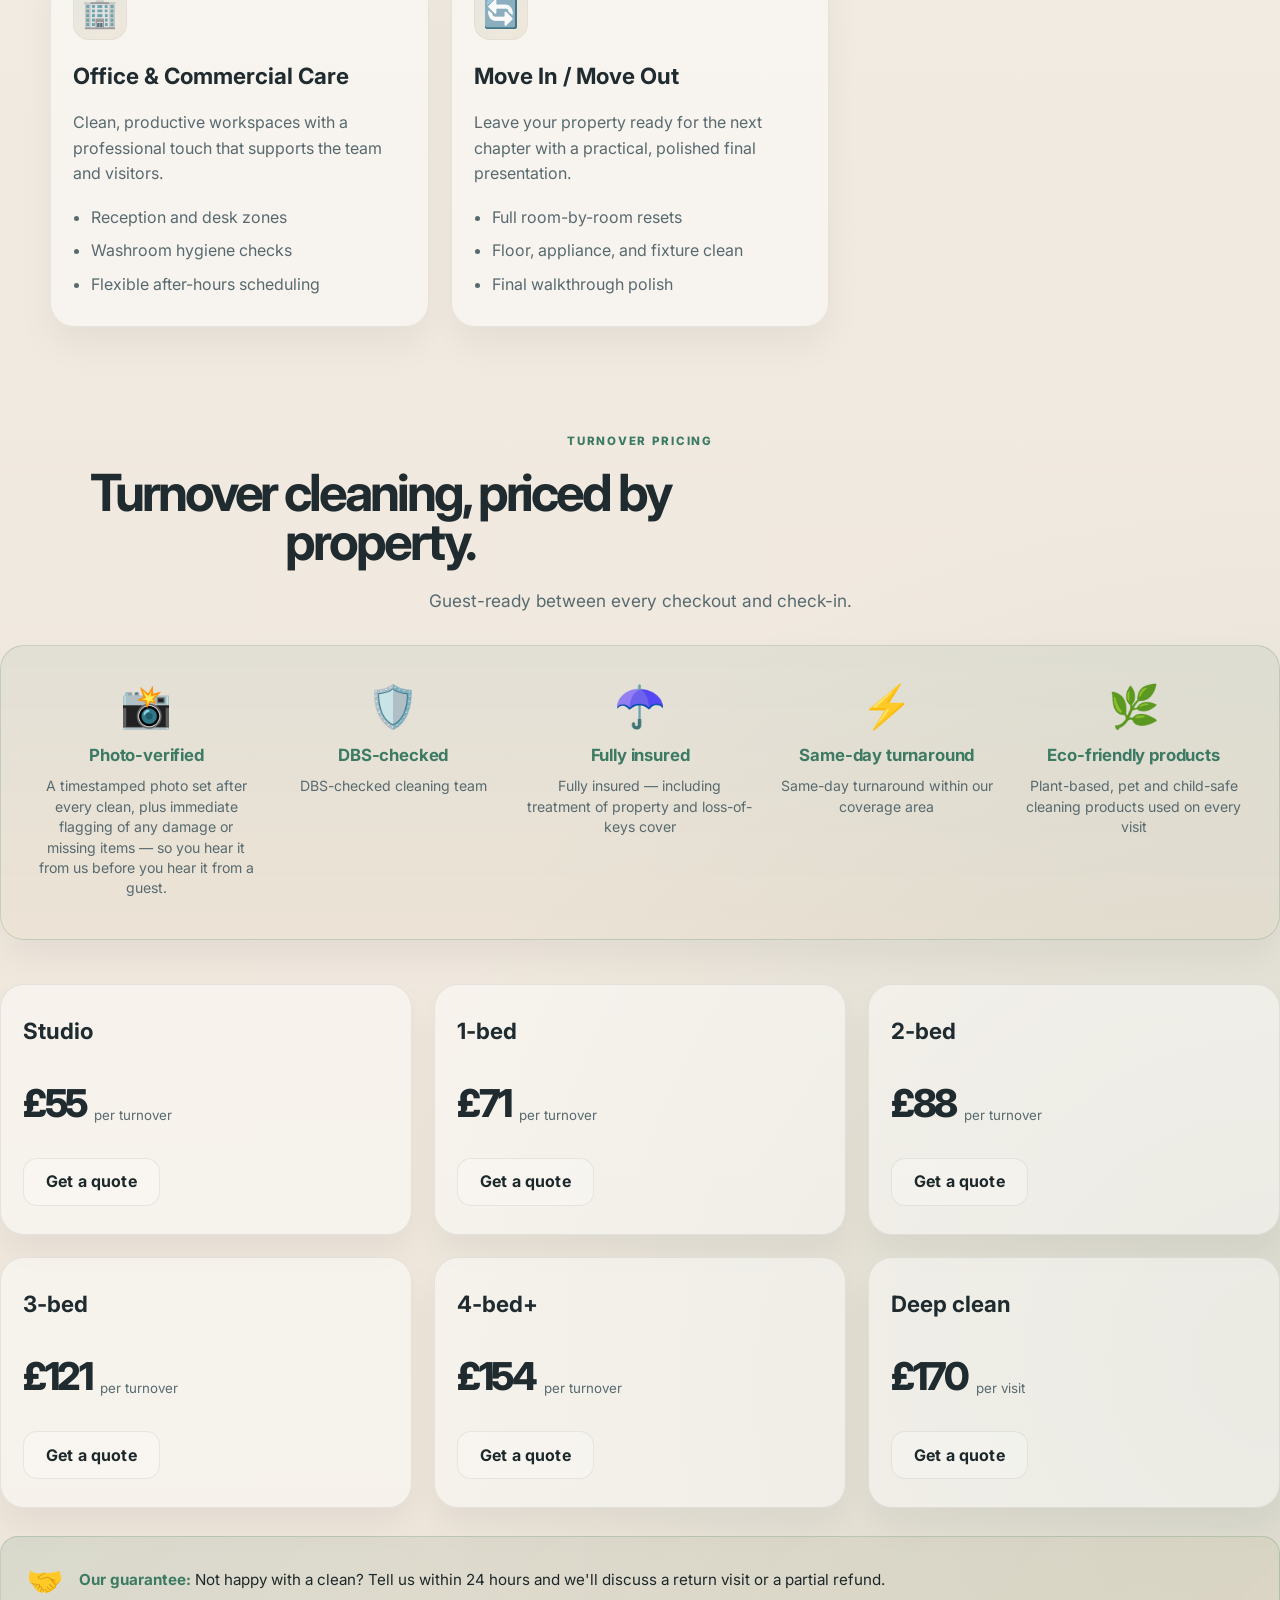
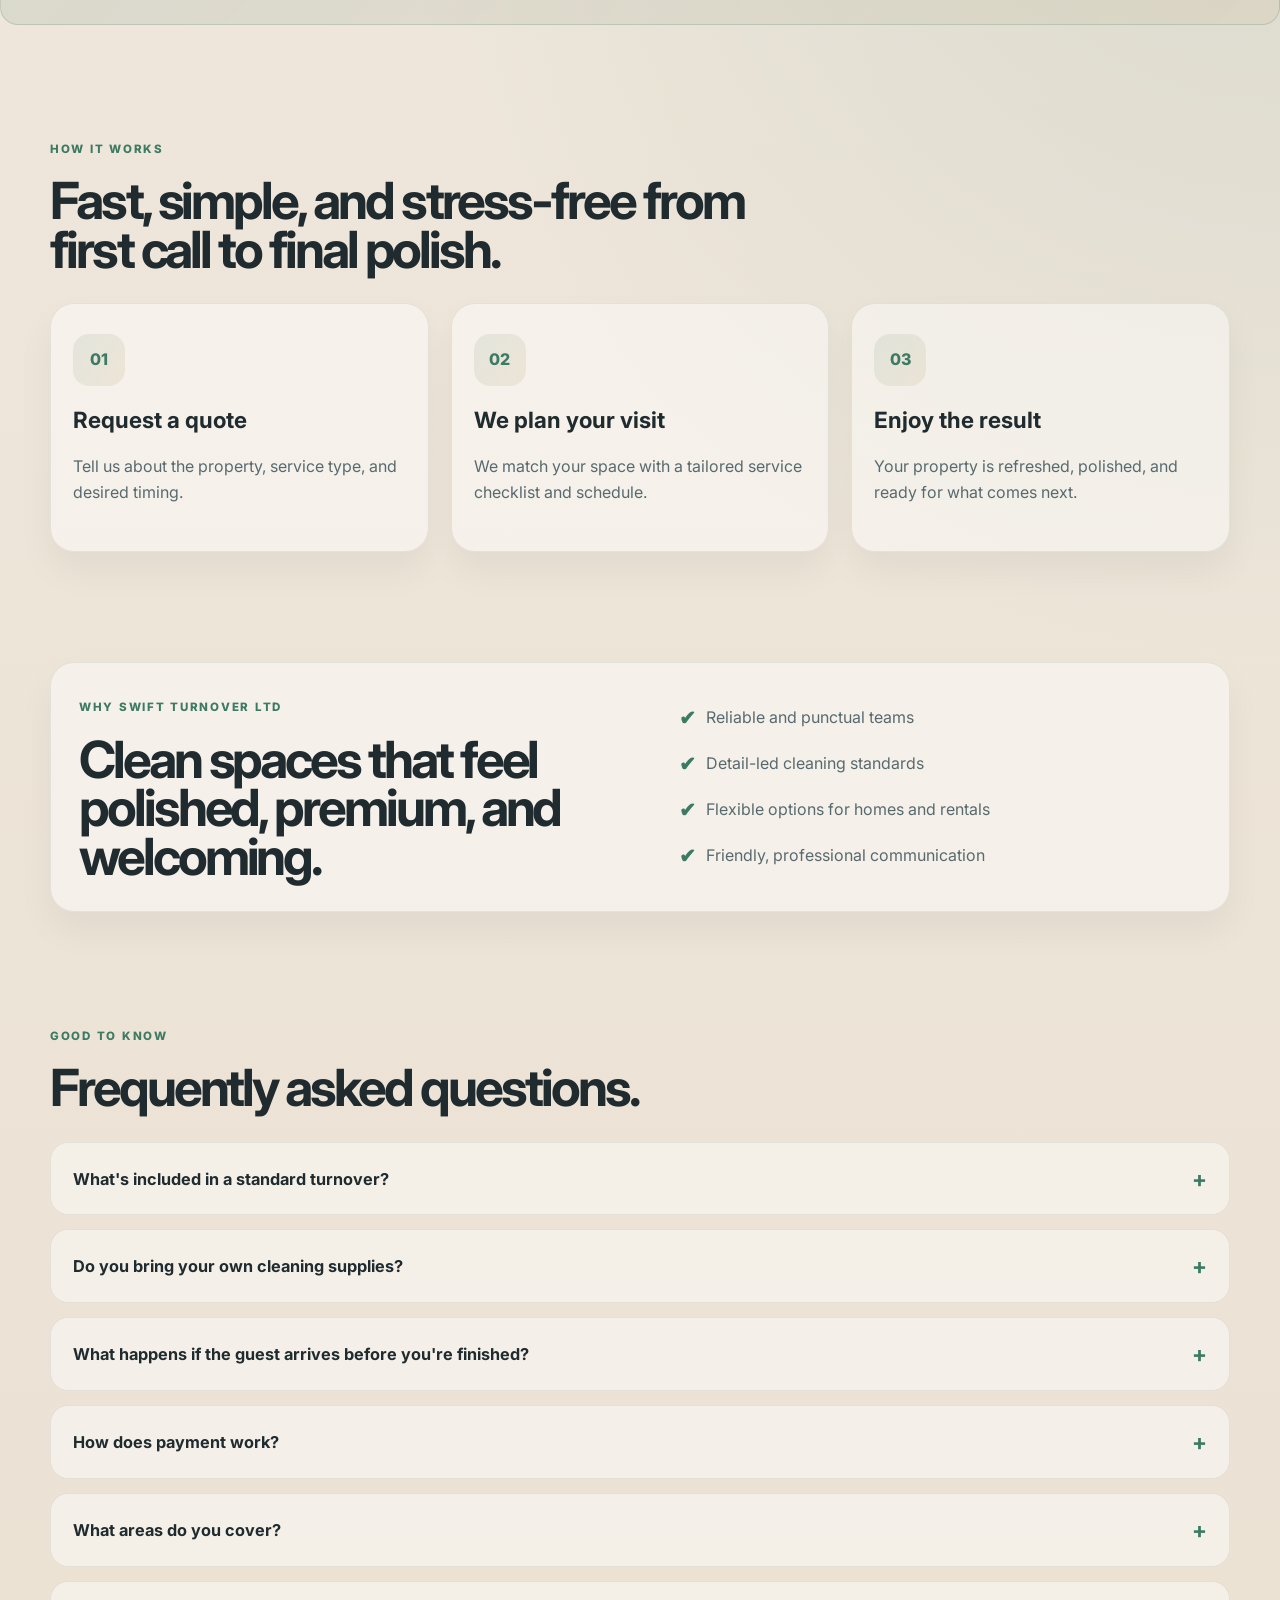
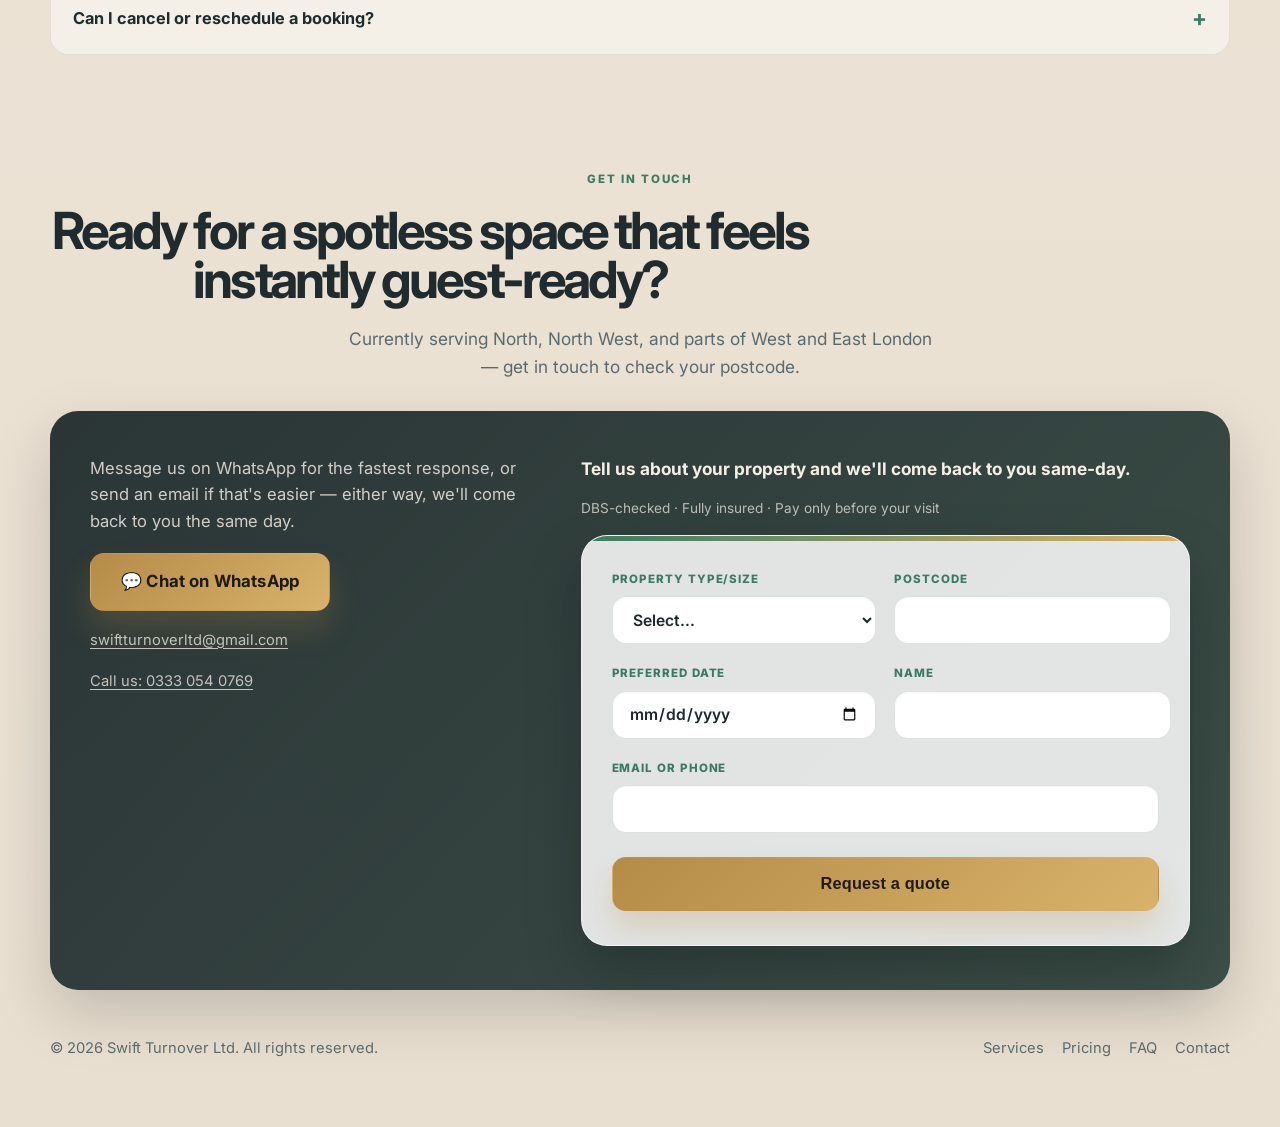
==== commit 2d83cc7c: "Replace header mark with the approved final logo and matching favicon" ====
--- a/index.html
+++ b/index.html
@@ -25,11 +25,7 @@
 
     <header class="topbar wrapper">
       <div class="brand" aria-label="Swift Turnover Ltd home">
-        <div class="brand-mark">S</div>
-        <div class="brand-copy">
-          <strong>Swift Turnover Ltd</strong>
-          <span>Property care & cleaning</span>
-        </div>
+        <img src="logo.png" alt="Swift Turnover Ltd" class="brand-logo" />
       </div>
 
       <nav class="nav" aria-label="Main navigation">
--- a/styles.css
+++ b/styles.css
@@ -94,12 +94,17 @@
 .brand {
   display: inline-flex;
   align-items: center;
-  gap: 14px;
-  padding: 8px 14px 8px 8px;
+  padding: 10px 16px;
   background: rgba(255, 255, 255, 0.26);
   border: 1px solid rgba(29, 40, 42, 0.08);
   border-radius: 18px;
   box-shadow: 0 12px 30px rgba(17, 22, 25, 0.04);
+}
+
+.brand-logo {
+  height: 46px;
+  width: auto;
+  display: block;
 }
 
 .brand-mark {
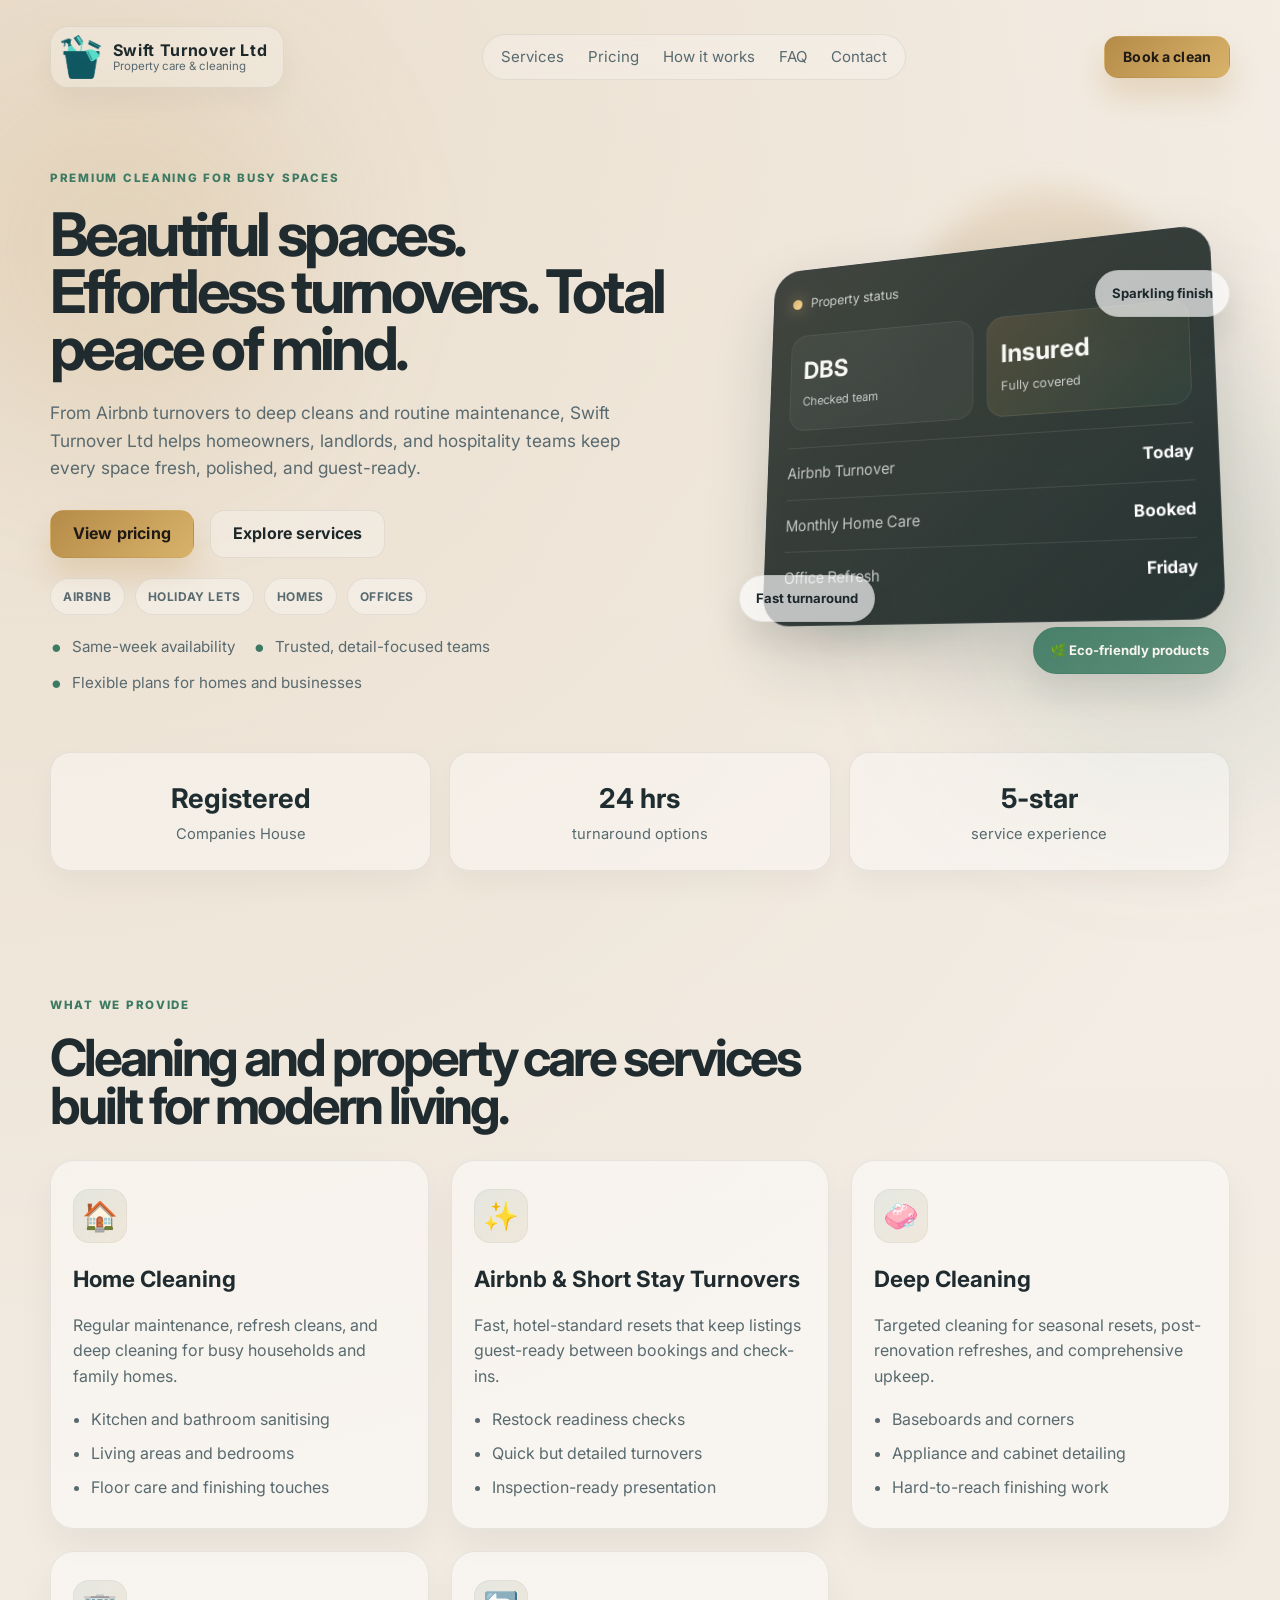
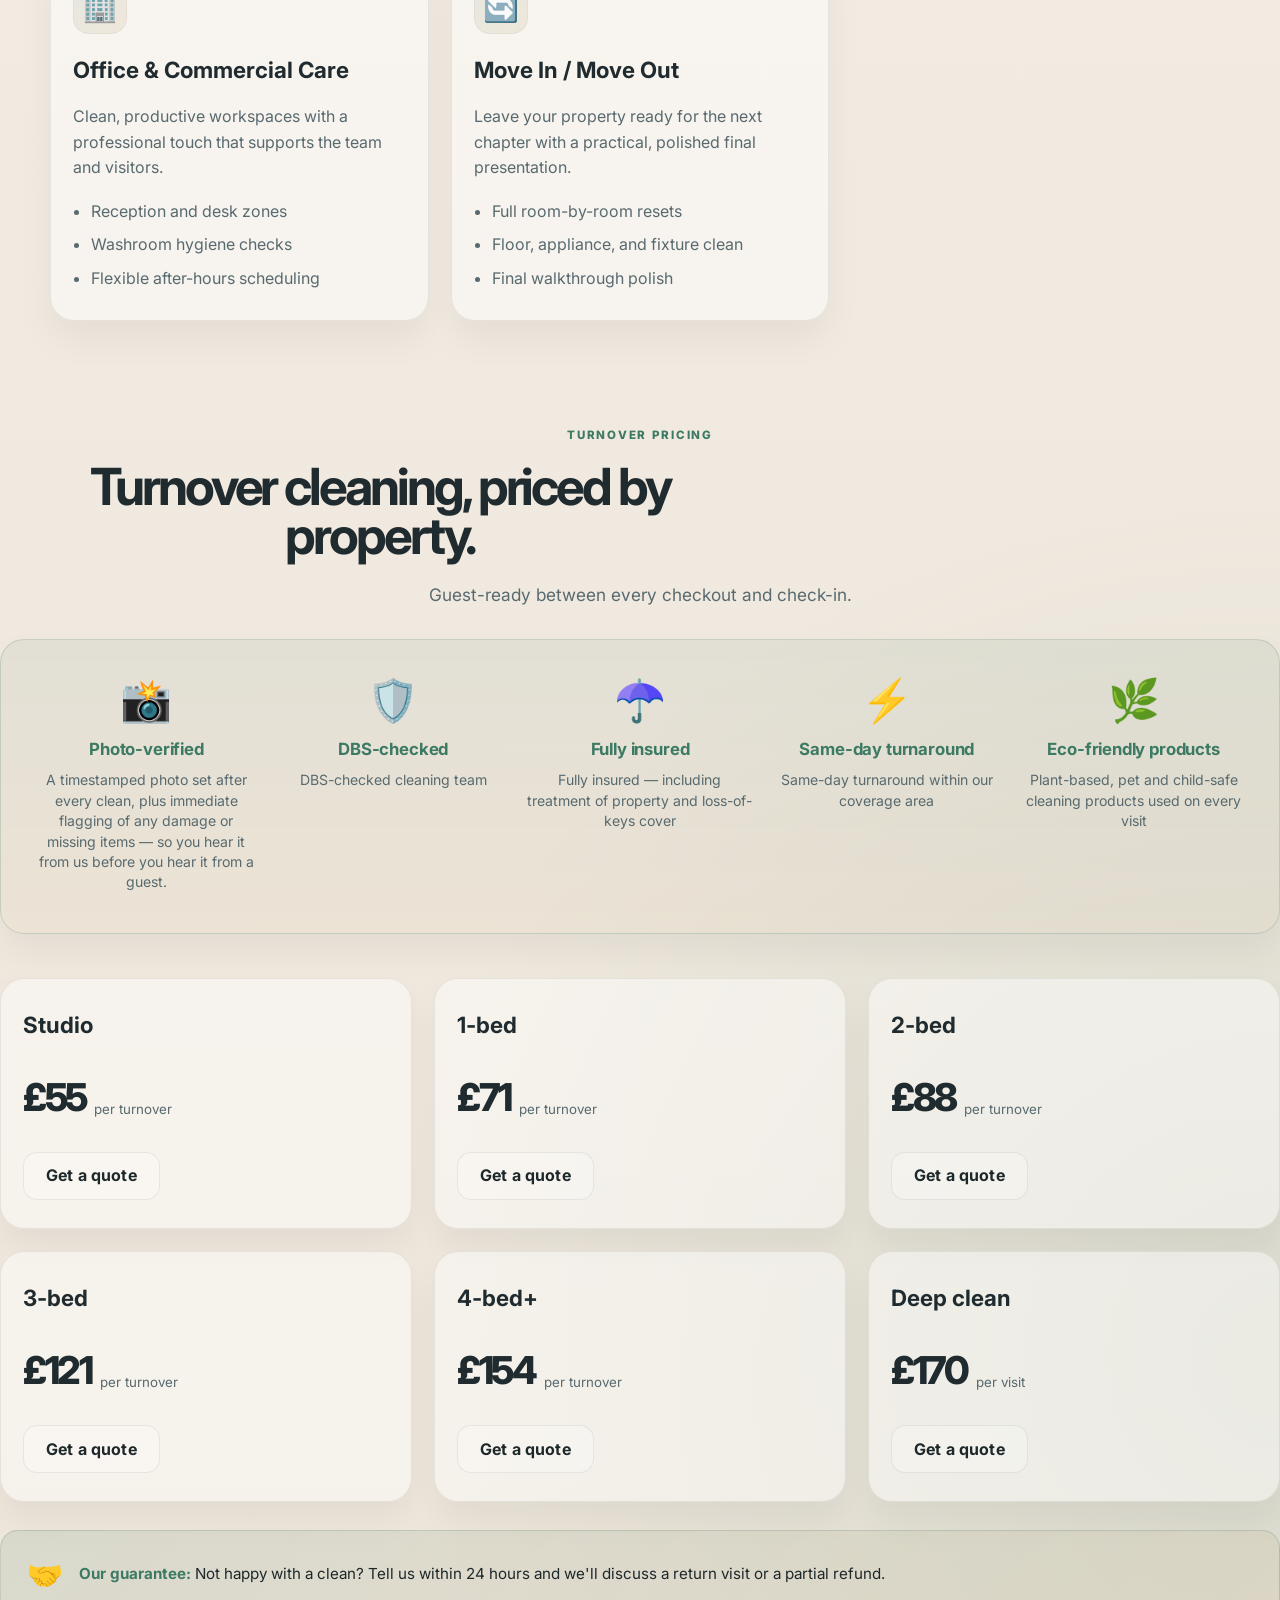
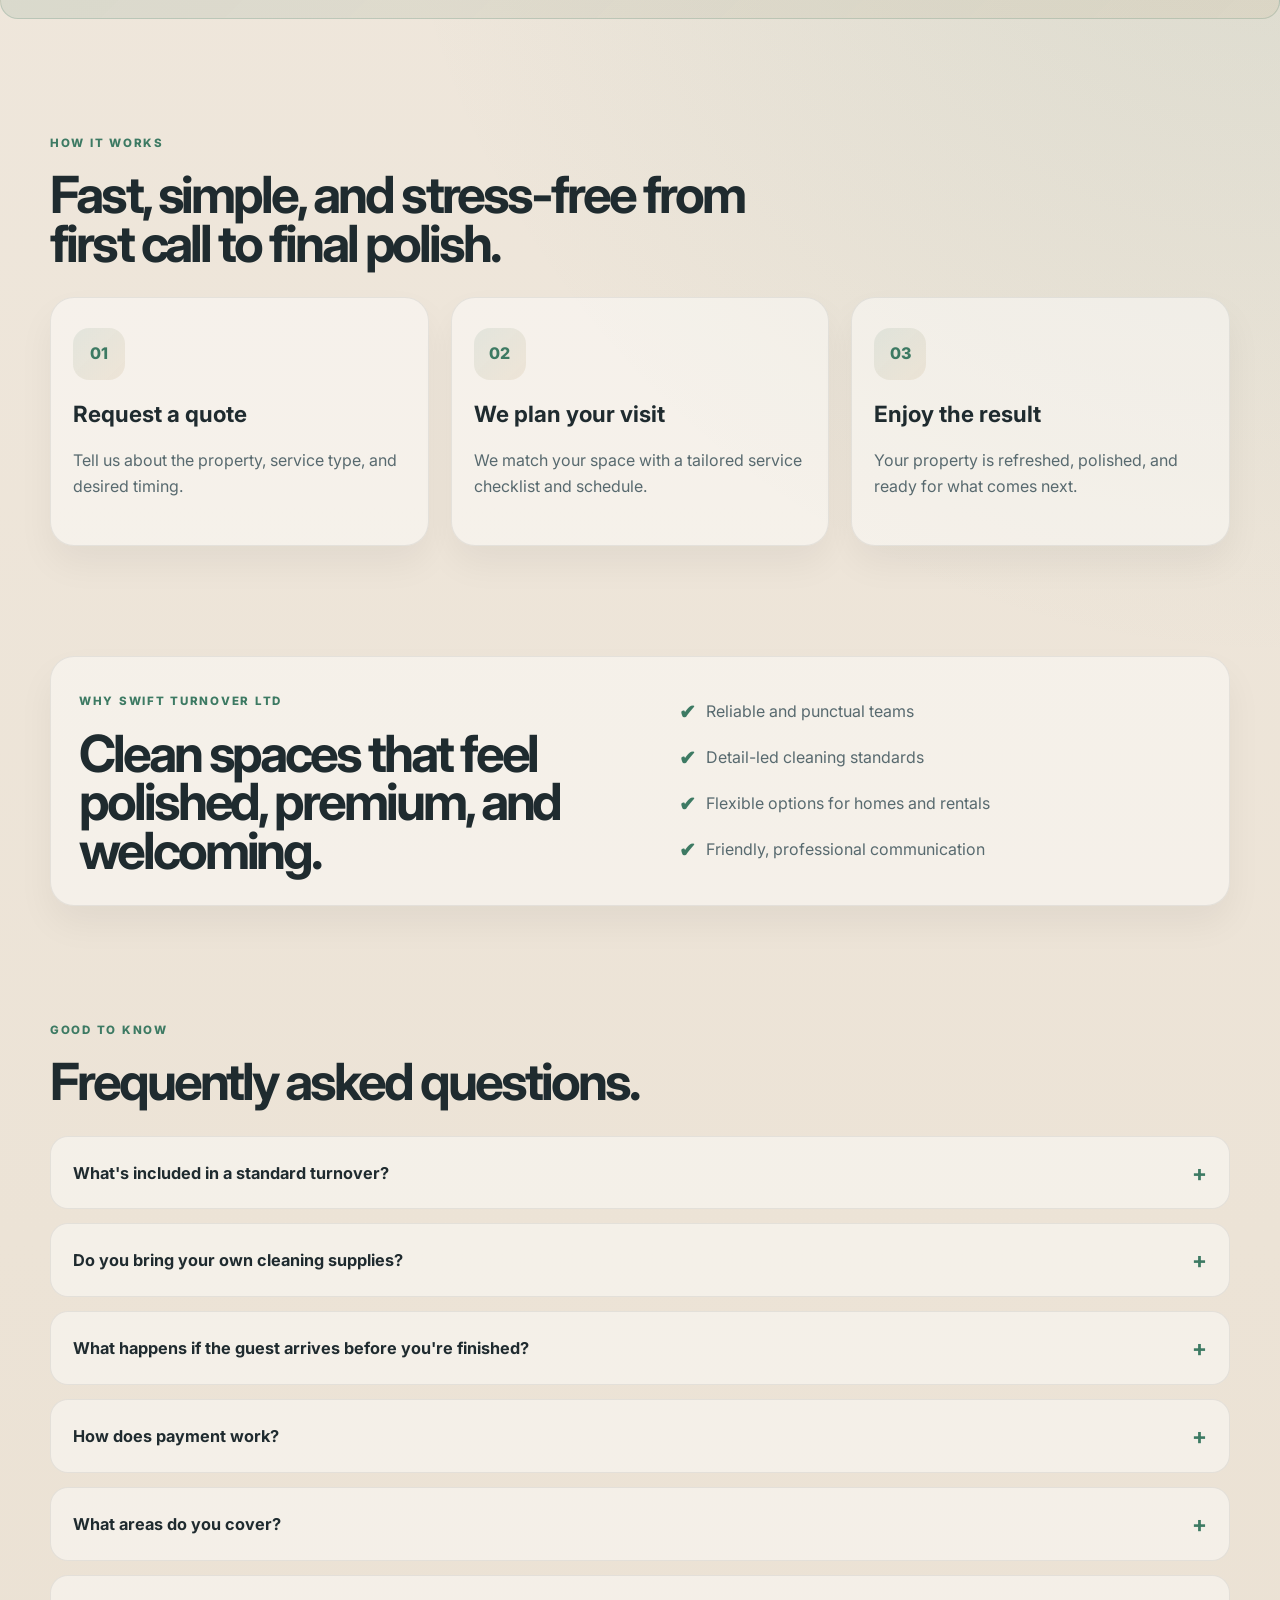
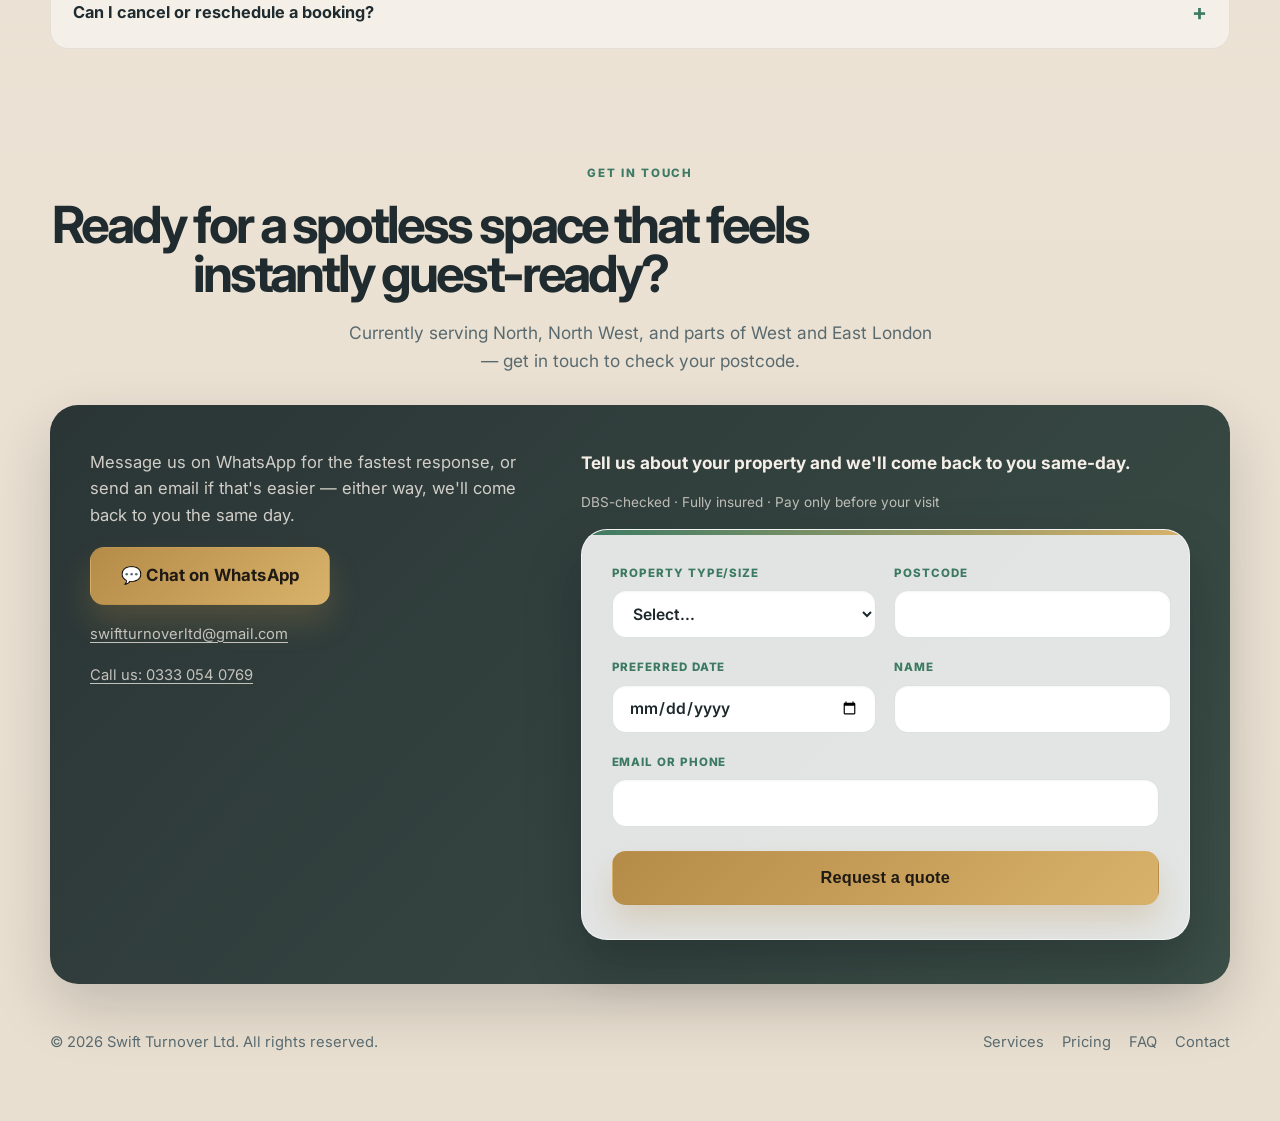
==== commit c01c806b: "Swap in new logo artwork (spray bottle + squeegee bucket) for header and favicon" ====
--- a/index.html
+++ b/index.html
@@ -25,7 +25,11 @@
 
     <header class="topbar wrapper">
       <div class="brand" aria-label="Swift Turnover Ltd home">
-        <img src="logo.png" alt="Swift Turnover Ltd" class="brand-logo" />
+        <img src="logo.png" alt="" class="brand-icon" />
+        <div class="brand-copy">
+          <strong>Swift Turnover Ltd</strong>
+          <span>Property care & cleaning</span>
+        </div>
       </div>
 
       <nav class="nav" aria-label="Main navigation">
--- a/styles.css
+++ b/styles.css
@@ -94,15 +94,16 @@
 .brand {
   display: inline-flex;
   align-items: center;
-  padding: 10px 16px;
+  gap: 12px;
+  padding: 8px 16px 8px 10px;
   background: rgba(255, 255, 255, 0.26);
   border: 1px solid rgba(29, 40, 42, 0.08);
   border-radius: 18px;
   box-shadow: 0 12px 30px rgba(17, 22, 25, 0.04);
 }
 
-.brand-logo {
-  height: 46px;
+.brand-icon {
+  height: 44px;
   width: auto;
   display: block;
 }
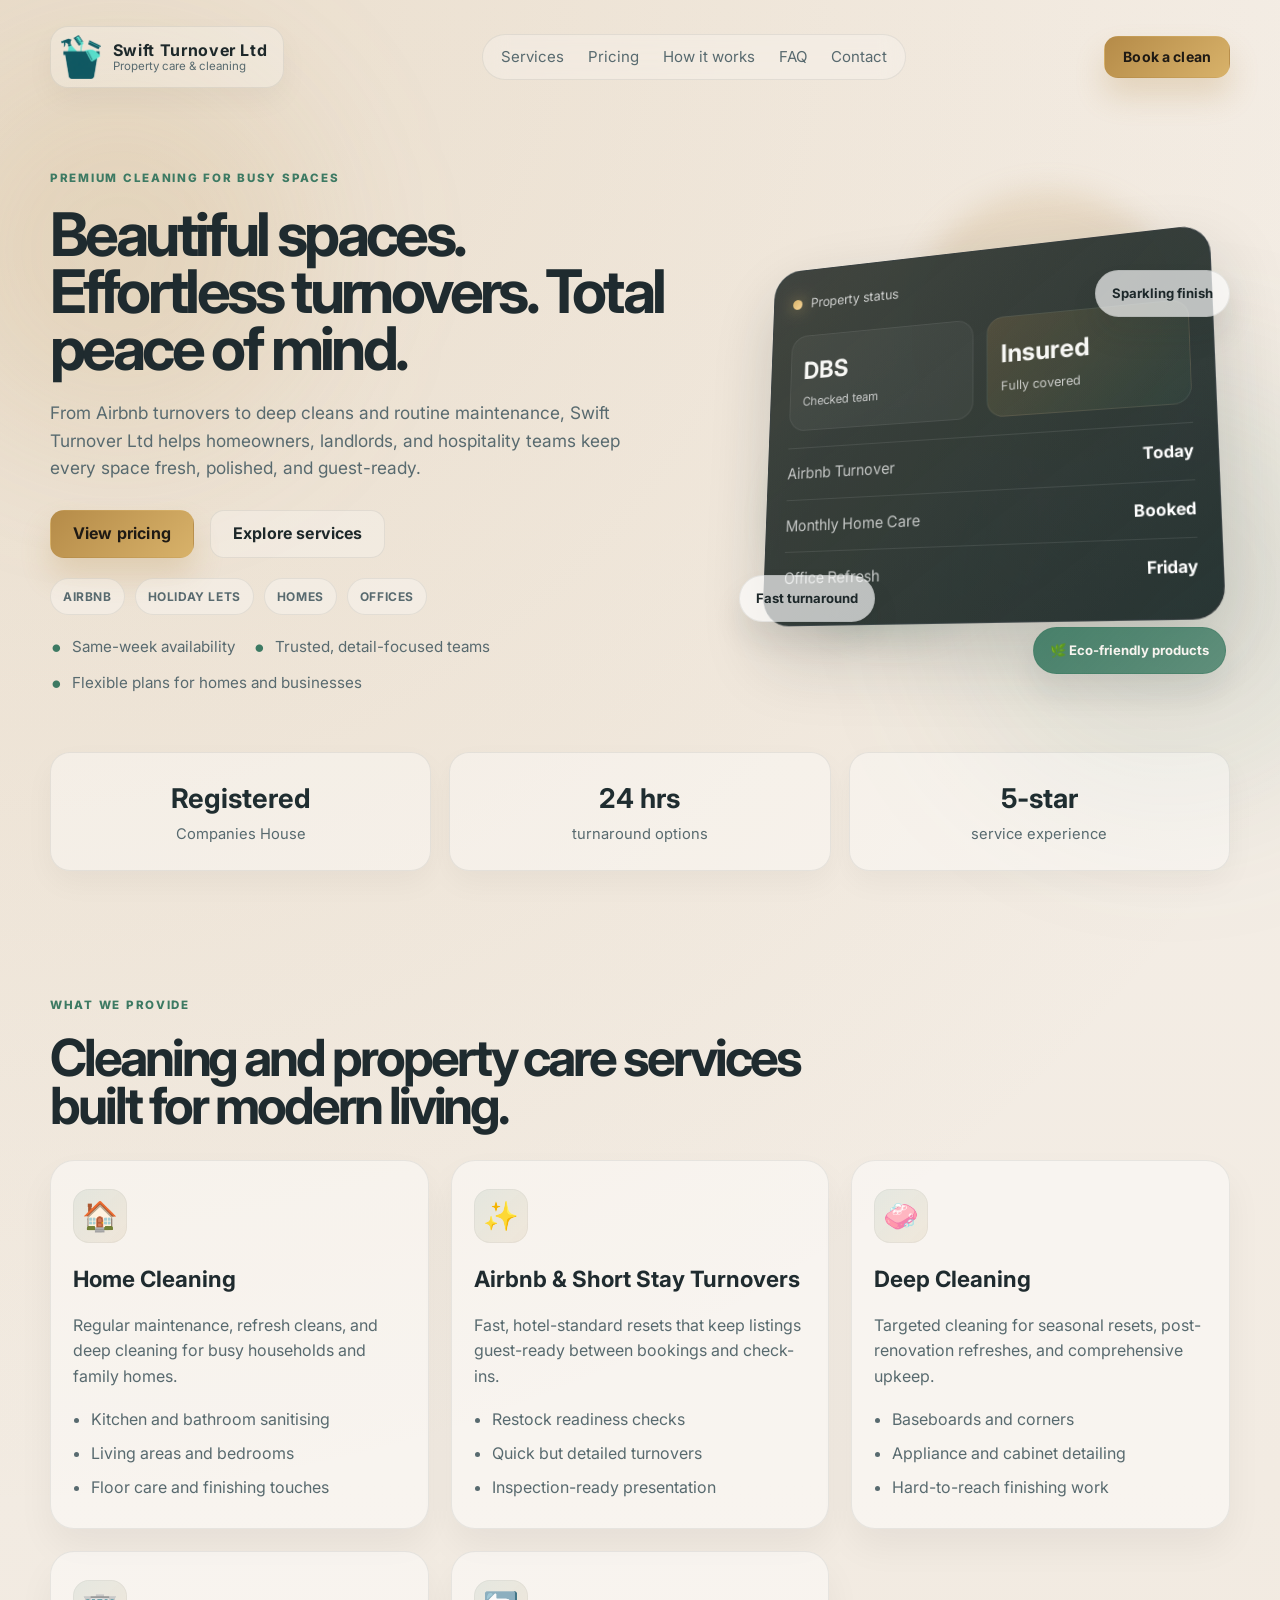
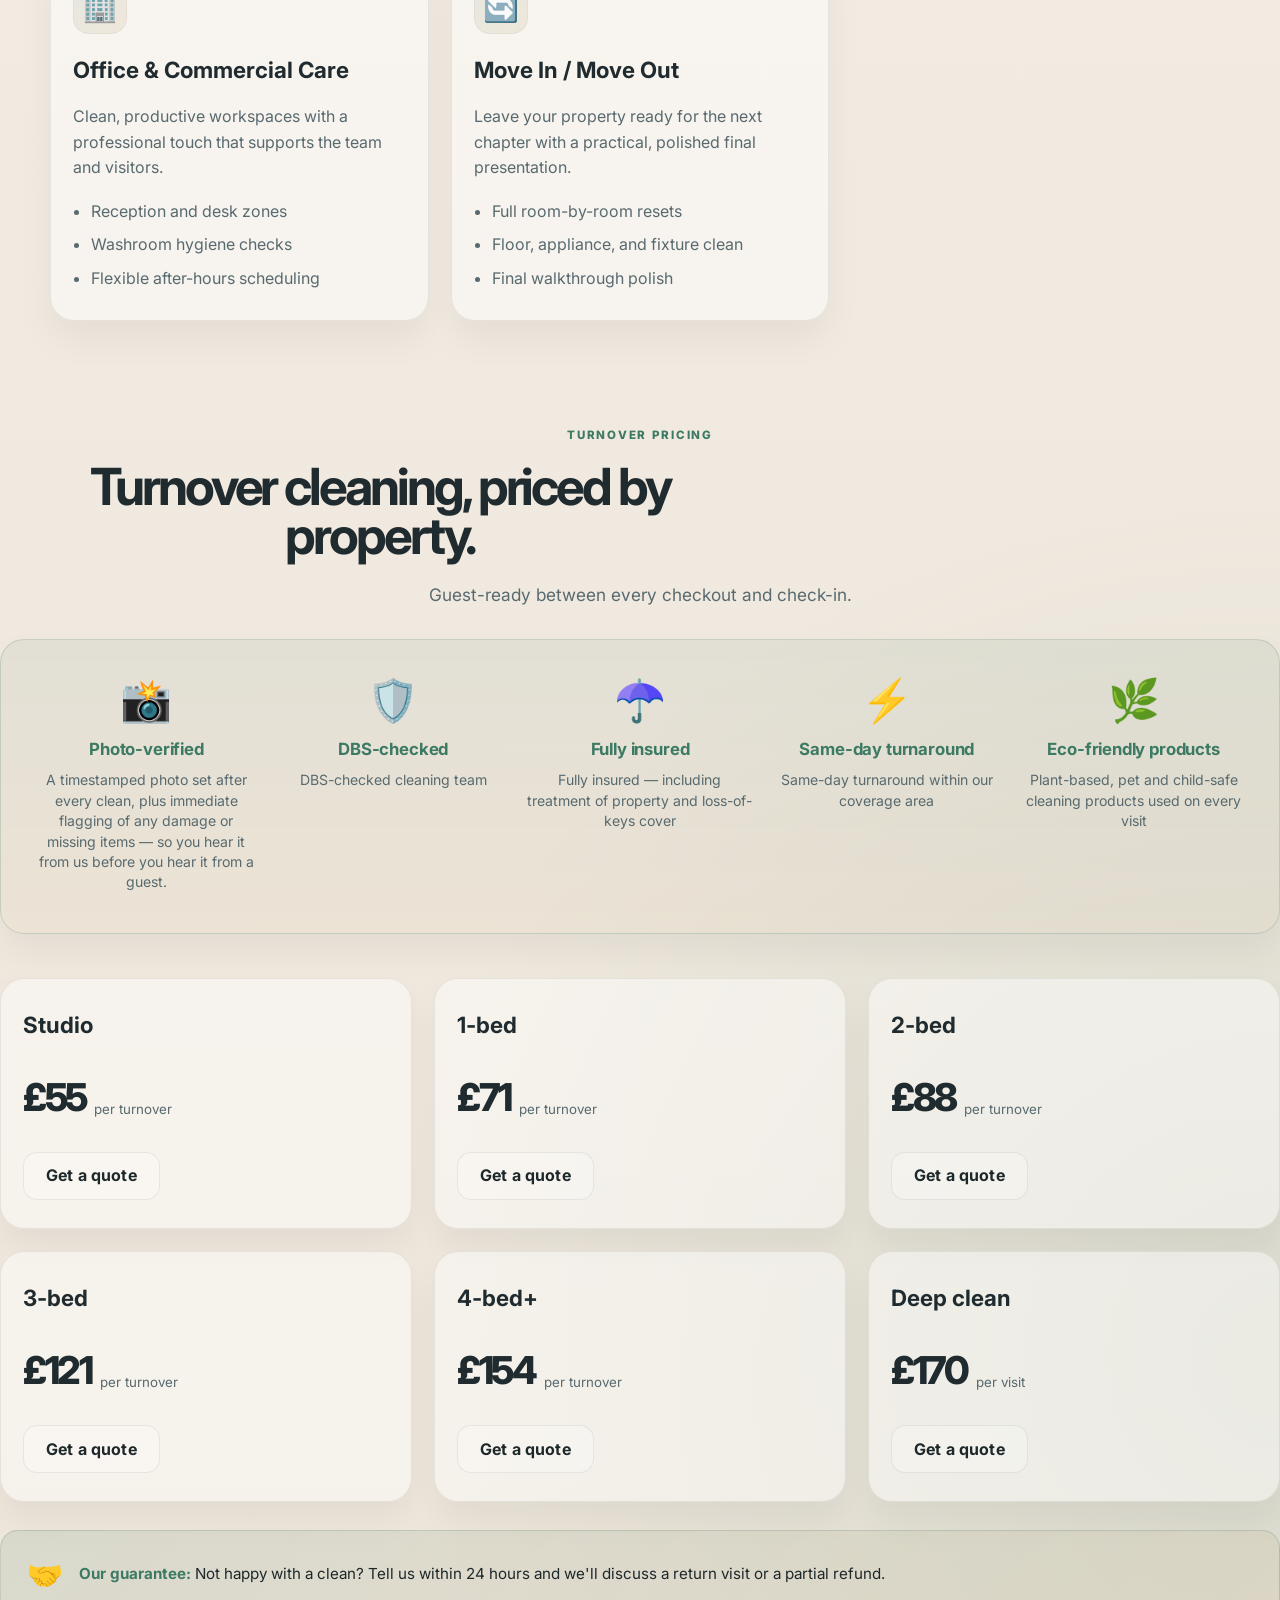
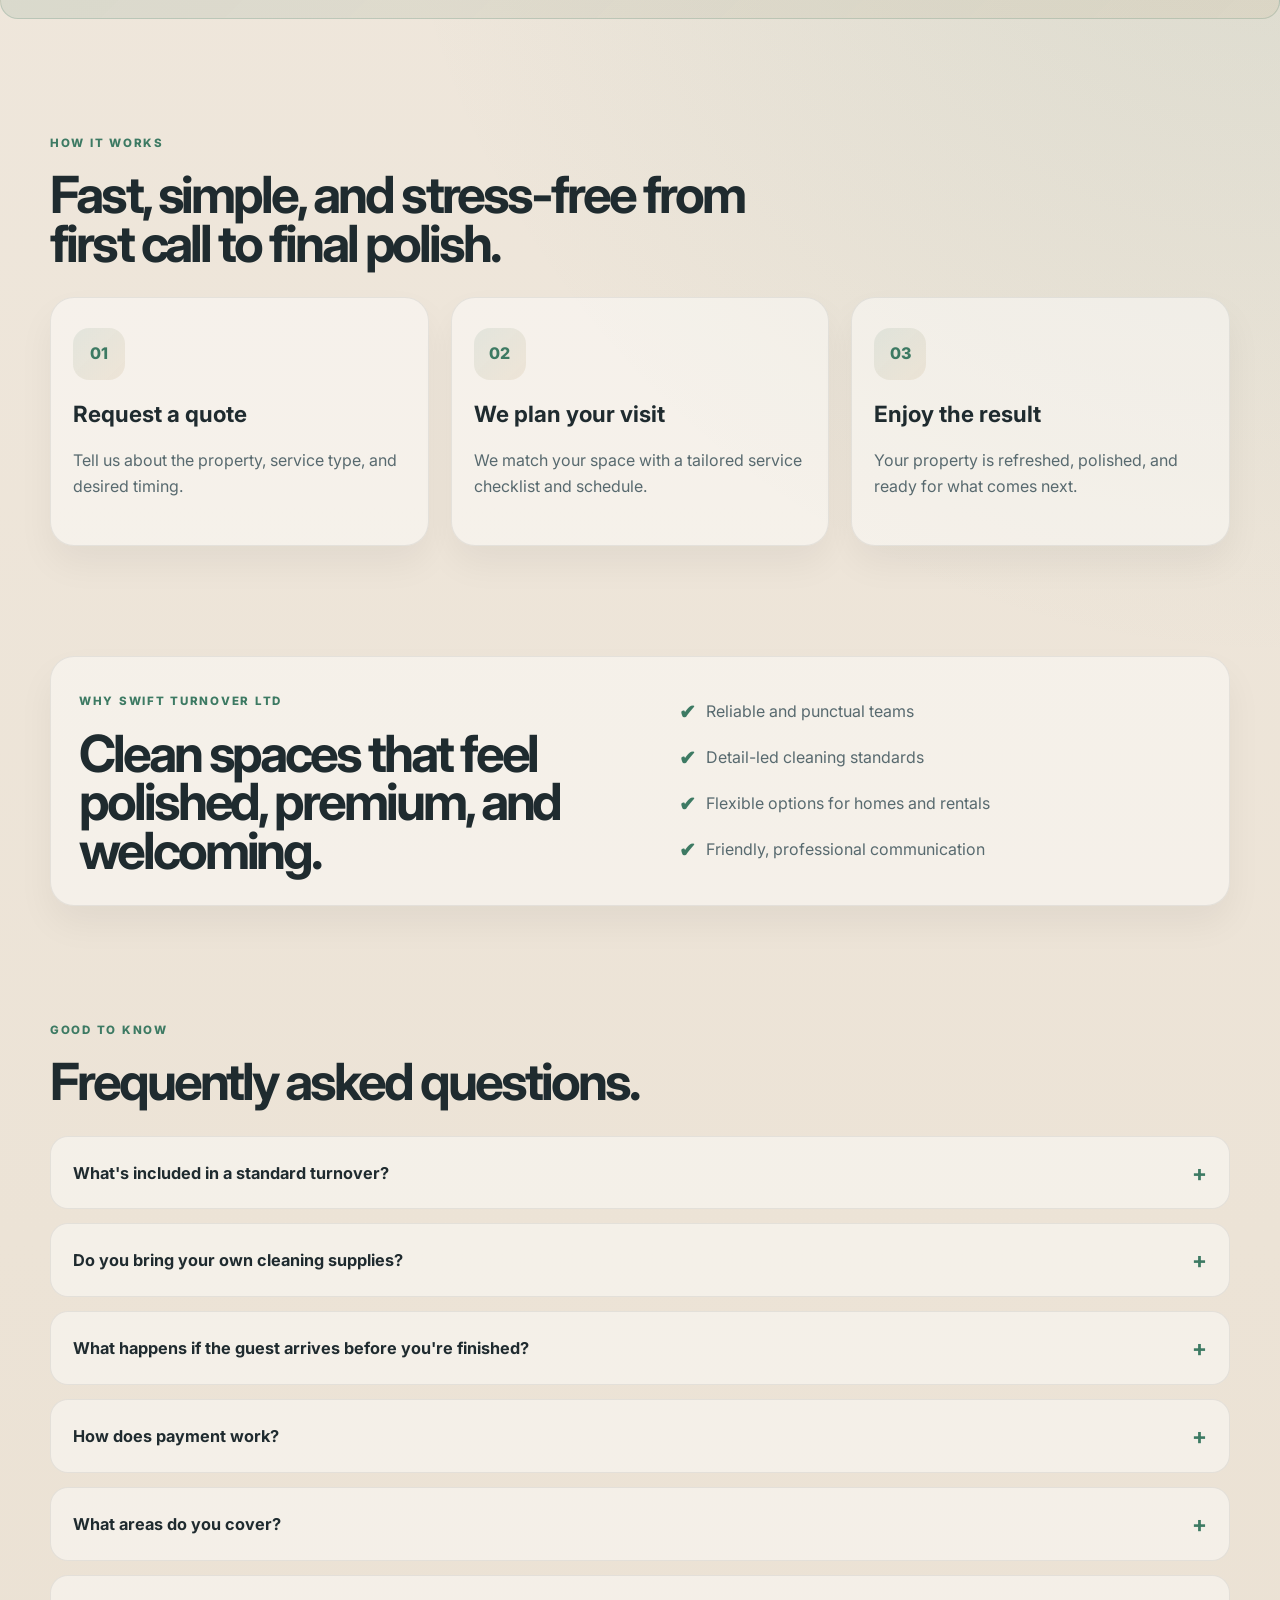
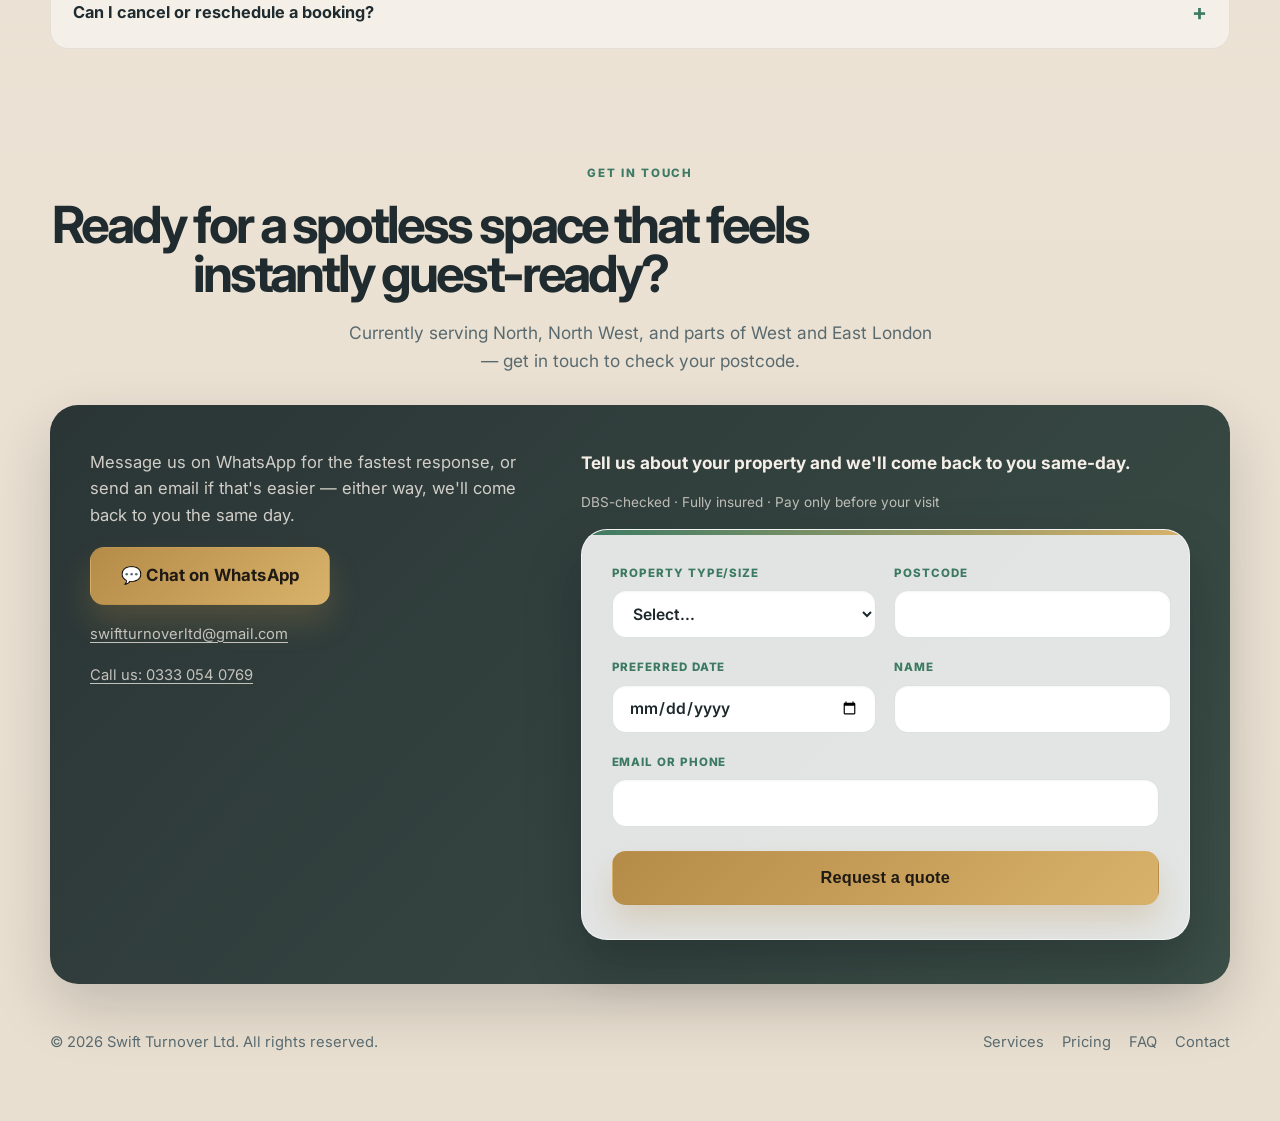
==== commit 1abc0ceb: "Fix booking confirmation, redirect old domain, add SEO/social tags, compress logo, remove dead marku" ====
--- a/index.html
+++ b/index.html
@@ -8,6 +8,17 @@
       name="description"
       content="Swift Turnover Ltd helps homeowners, landlords, and hospitality businesses keep every space spotless, guest-ready, and stress-free."
     />
+    <meta property="og:type" content="website" />
+    <meta property="og:site_name" content="Swift Turnover Ltd" />
+    <meta property="og:title" content="Swift Turnover Ltd | Premium Cleaning & Property Care" />
+    <meta property="og:description" content="Airbnb turnovers, deep cleans, and routine maintenance across North, North West, and parts of West and East London. DBS-checked, fully insured, eco-friendly products." />
+    <meta property="og:url" content="https://swiftturnoverltd.co.uk/" />
+    <meta property="og:image" content="https://swiftturnoverltd.co.uk/logo.png" />
+    <meta name="twitter:card" content="summary" />
+    <meta name="twitter:title" content="Swift Turnover Ltd | Premium Cleaning & Property Care" />
+    <meta name="twitter:description" content="Airbnb turnovers, deep cleans, and routine maintenance. DBS-checked, fully insured, eco-friendly products." />
+    <meta name="twitter:image" content="https://swiftturnoverltd.co.uk/logo.png" />
+    <link rel="canonical" href="https://swiftturnoverltd.co.uk/" />
     <link rel="preconnect" href="https://fonts.googleapis.com" />
     <link rel="preconnect" href="https://fonts.gstatic.com" crossorigin />
     <link
@@ -20,9 +31,6 @@
     <link rel="apple-touch-icon" href="apple-touch-icon.png" />
   </head>
   <body>
-    <div class="background-glow glow-one"></div>
-    <div class="background-glow glow-two"></div>
-
     <header class="topbar wrapper">
       <div class="brand" aria-label="Swift Turnover Ltd home">
         <img src="logo.png" alt="" class="brand-icon" />
@@ -396,15 +404,16 @@
             <p class="contact-trust">DBS-checked · Fully insured · Pay only before your visit</p>
 
             <!--
-              Quote form submits via FormSubmit.co (no backend/account needed) straight to swiftturnoverltd@gmail.com.
-              The first real submission triggers a one-time confirmation email from FormSubmit to activate this address.
-              Swap the form action email if you'd rather receive these somewhere else, or switch to Formspree/Netlify Forms
-              once you know which host the live site will run on.
+              Quote form uses Netlify's built-in form handling (native to this host, no external
+              service, no activation step). Submissions appear under the project's "Forms" tab in
+              Netlify, and can be set to auto-forward to swiftturnoverltd@gmail.com via
+              Forms -> Settings & usage -> Form notifications -> Add notification -> Email notification.
             -->
-            <form class="quote-form" action="https://formsubmit.co/swiftturnoverltd@gmail.com" method="POST">
-              <input type="hidden" name="_subject" value="New turnover cleaning enquiry" />
-              <input type="hidden" name="_template" value="table" />
-              <input type="text" name="_honey" style="display:none" tabindex="-1" autocomplete="off" />
+            <form class="quote-form" name="quote-form" method="POST" action="/thank-you.html" data-netlify="true" netlify-honeypot="bot-field">
+              <input type="hidden" name="form-name" value="quote-form" />
+              <p style="display:none">
+                <label>Don't fill this out if you're human: <input name="bot-field" /></label>
+              </p>
 
               <div class="form-row">
                 <label>
--- a/styles.css
+++ b/styles.css
@@ -20,6 +20,7 @@
 
 html {
   scroll-behavior: smooth;
+  overflow-x: hidden;
 }
 
 body {
@@ -32,6 +33,7 @@
     linear-gradient(180deg, var(--bg) 0%, var(--bg-2) 100%);
   min-height: 100vh;
   line-height: 1.6;
+  overflow-x: hidden;
 }
 
 body::before,
@@ -962,6 +964,85 @@
   gap: 18px;
 }
 
+.confirm-panel {
+  max-width: 640px;
+  margin: 60px auto 100px;
+  padding: 56px 48px;
+  text-align: center;
+  background: rgba(255, 255, 255, 0.5);
+  border: 1px solid rgba(29, 40, 42, 0.08);
+  border-radius: 28px;
+  box-shadow: 0 24px 50px rgba(17, 22, 25, 0.06);
+}
+
+.confirm-icon {
+  width: 72px;
+  height: 72px;
+  margin: 0 auto 24px;
+  display: grid;
+  place-items: center;
+  border-radius: 50%;
+  background: linear-gradient(135deg, #2f6350, #6fac8e);
+  color: #f8f4ef;
+  font-size: 2rem;
+  font-weight: 900;
+  box-shadow: 0 15px 30px rgba(61, 122, 99, 0.25);
+}
+
+.confirm-panel .eyebrow {
+  justify-content: center;
+}
+
+.confirm-panel h1 {
+  font-size: clamp(2rem, 4vw, 2.8rem);
+  margin: 0 0 16px;
+  color: #1f2b2f;
+  letter-spacing: -0.03em;
+  line-height: 1.05;
+}
+
+.confirm-panel .lede {
+  margin: 0 auto 28px;
+  max-width: 480px;
+}
+
+.confirm-trust {
+  display: flex;
+  flex-wrap: wrap;
+  justify-content: center;
+  gap: 10px;
+  margin-bottom: 32px;
+}
+
+.confirm-trust span {
+  padding: 8px 14px;
+  border-radius: 999px;
+  background: rgba(61, 122, 99, 0.1);
+  border: 1px solid rgba(61, 122, 99, 0.18);
+  color: var(--primary);
+  font-size: 0.78rem;
+  font-weight: 700;
+  letter-spacing: 0.03em;
+  text-transform: uppercase;
+}
+
+.confirm-panel .cta-row {
+  justify-content: center;
+  margin-top: 0;
+}
+
+.confirm-note {
+  margin: 28px 0 0;
+  font-size: 0.9rem;
+  color: var(--muted);
+}
+
+.confirm-note a {
+  color: var(--primary);
+  font-weight: 700;
+  text-decoration: underline;
+}
+
 .reveal {
   opacity: 0;
   transform: translateY(24px);
@@ -1044,6 +1125,11 @@
     align-items: stretch;
   }
 
+  .confirm-panel {
+    padding: 40px 24px;
+    margin: 40px auto 60px;
+  }
+
   .topbar {
     justify-content: center;
   }
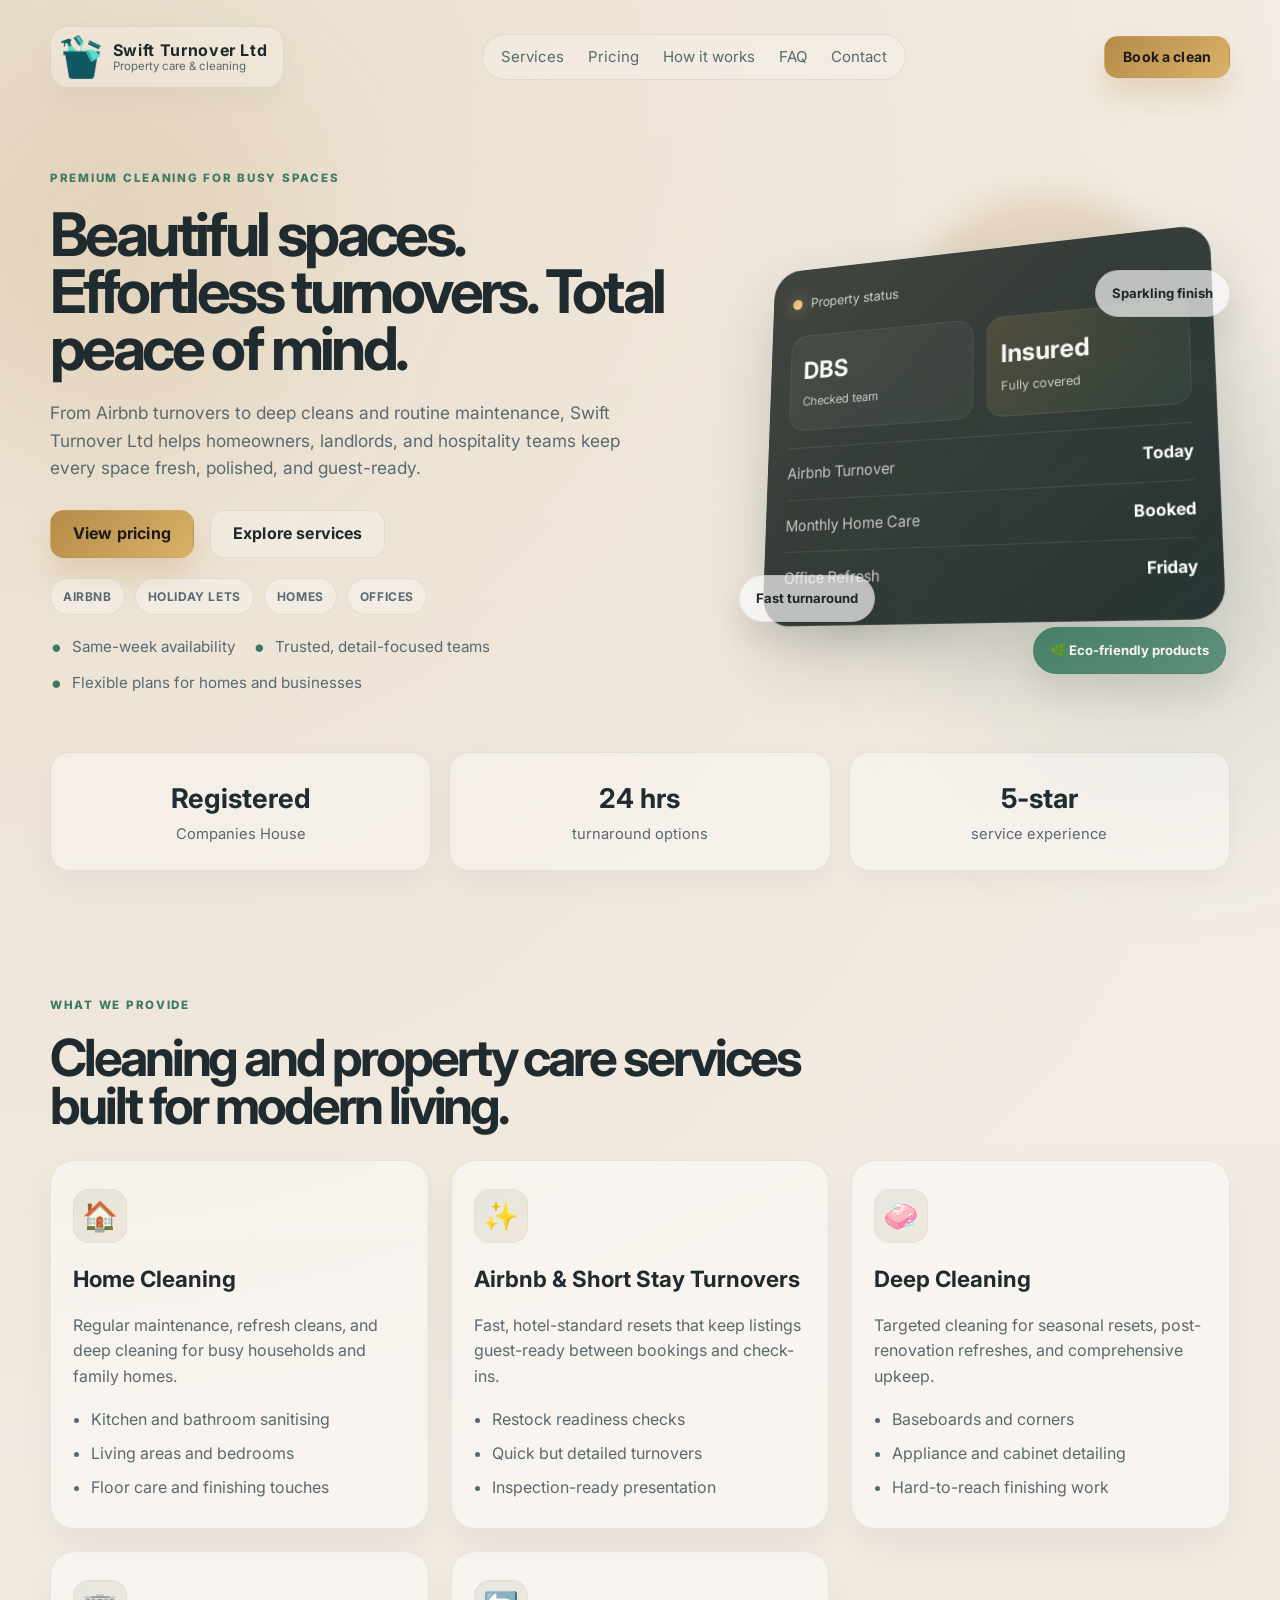
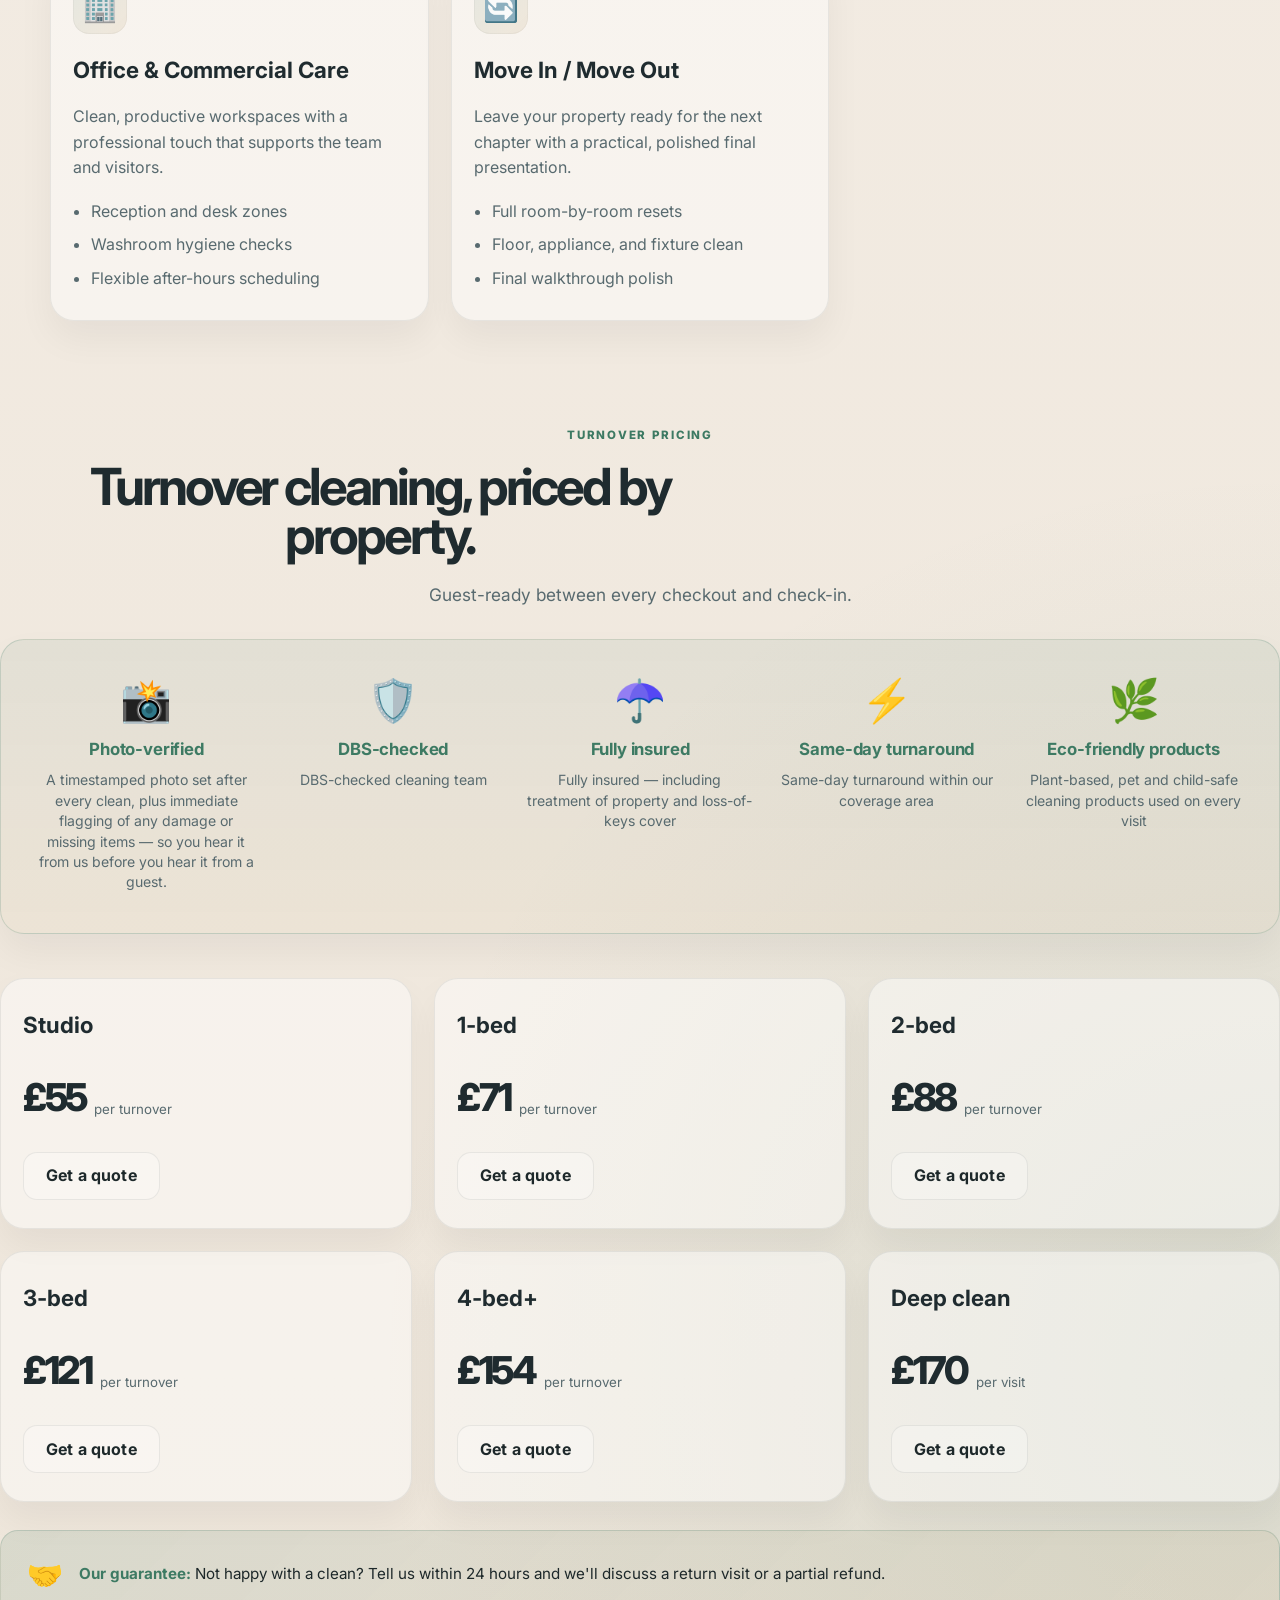
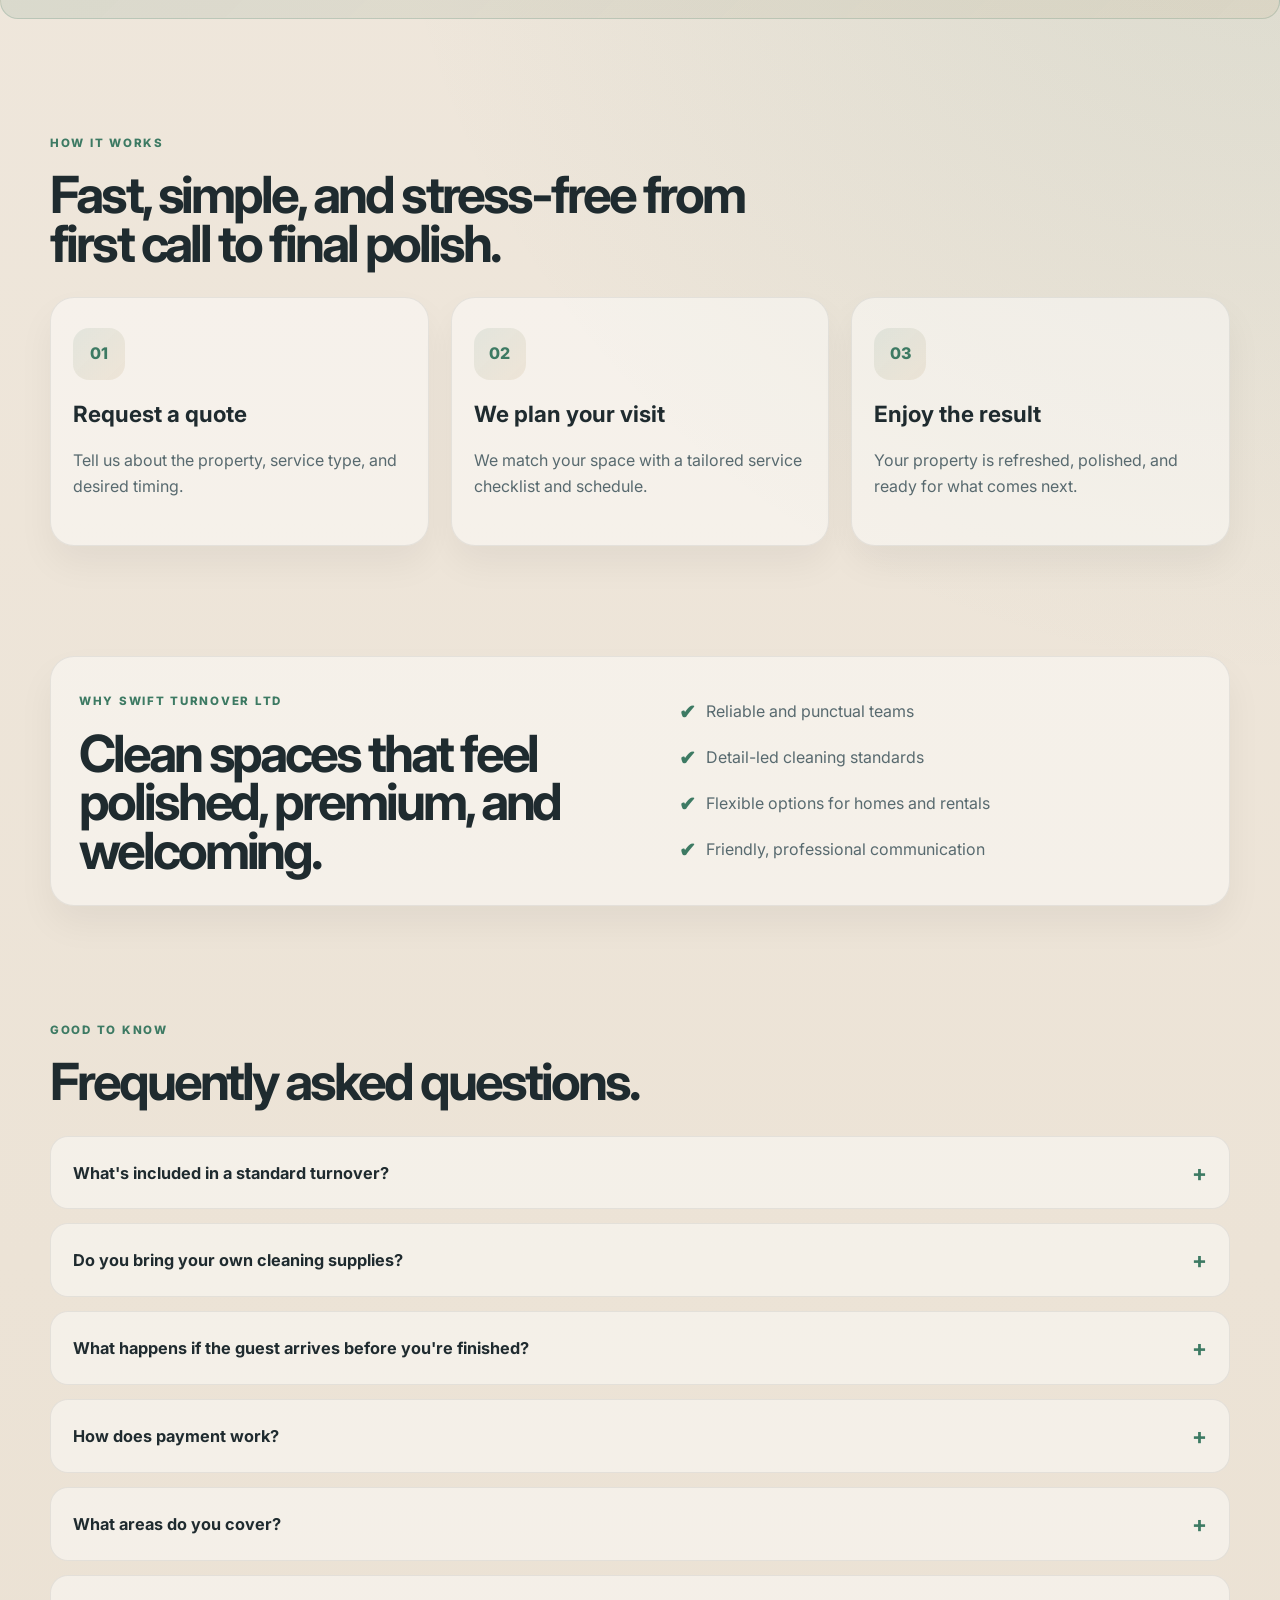
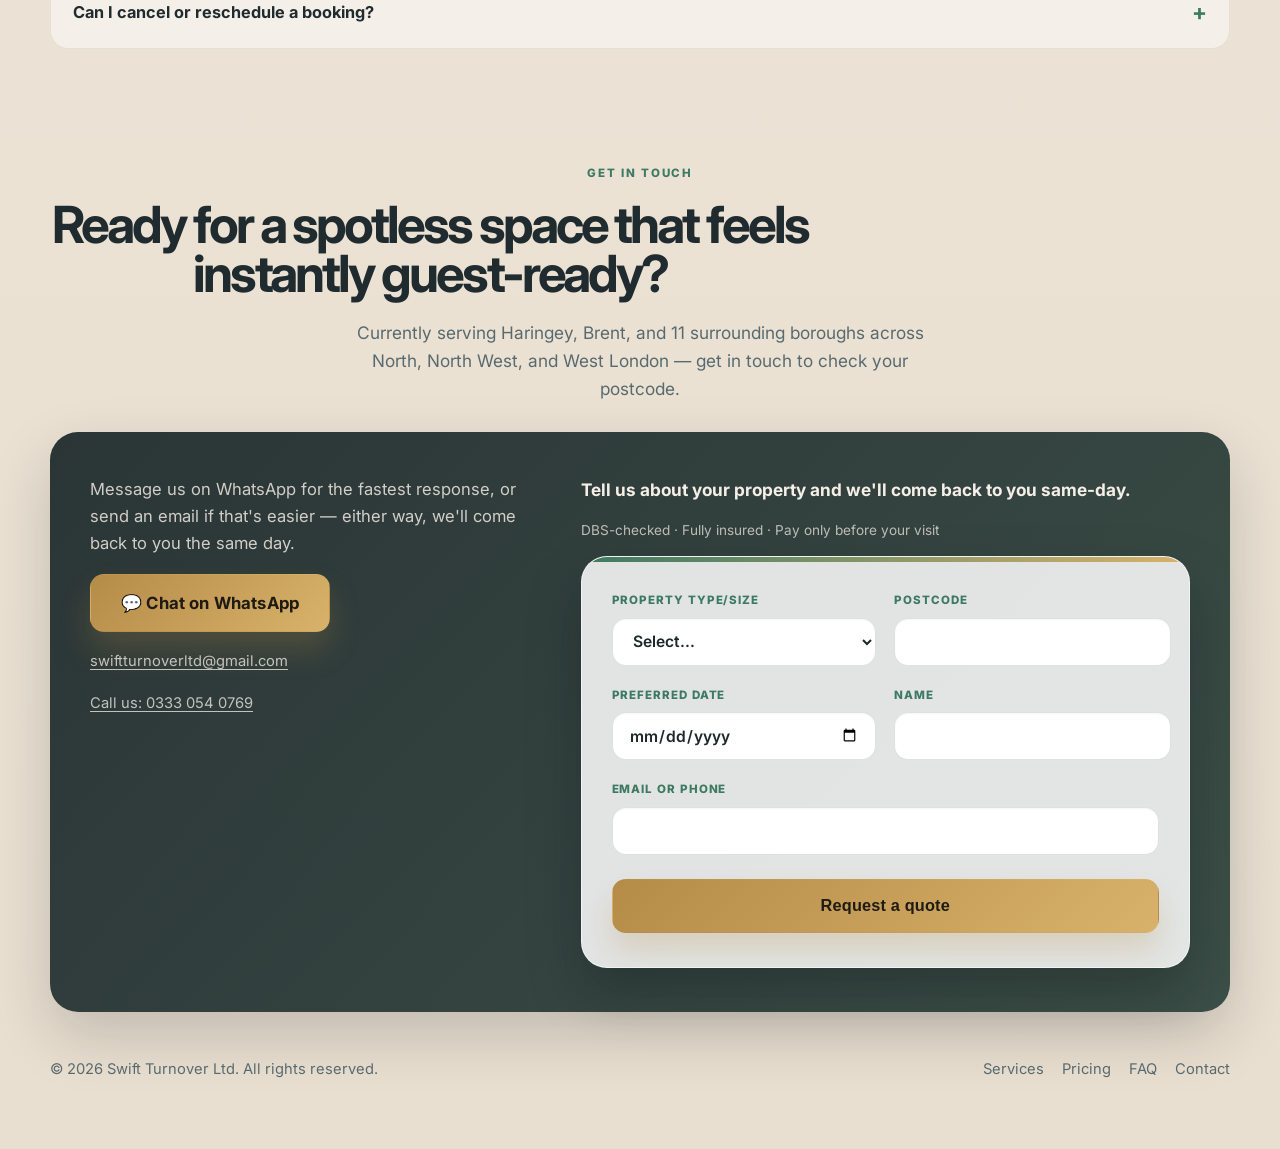
==== commit df560693: "Replace vague coverage area wording with specific borough list" ====
--- a/index.html
+++ b/index.html
@@ -1,6 +1,7 @@
 <!DOCTYPE html>
 <html lang="en">
   <head>
+    <!-- redeploy: trigger Netlify form re-scan -->
     <meta charset="UTF-8" />
     <meta name="viewport" content="width=device-width, initial-scale=1.0" />
     <title>Swift Turnover Ltd | Premium Cleaning & Property Care</title>
@@ -11,7 +12,7 @@
     <meta property="og:type" content="website" />
     <meta property="og:site_name" content="Swift Turnover Ltd" />
     <meta property="og:title" content="Swift Turnover Ltd | Premium Cleaning & Property Care" />
-    <meta property="og:description" content="Airbnb turnovers, deep cleans, and routine maintenance across North, North West, and parts of West and East London. DBS-checked, fully insured, eco-friendly products." />
+    <meta property="og:description" content="Airbnb turnovers, deep cleans, and routine maintenance across Haringey, Brent, and 11 surrounding North, North West, and West London boroughs. DBS-checked, fully insured, eco-friendly products." />
     <meta property="og:url" content="https://swiftturnoverltd.co.uk/" />
     <meta property="og:image" content="https://swiftturnoverltd.co.uk/logo.png" />
     <meta name="twitter:card" content="summary" />
@@ -375,7 +376,7 @@
           </details>
           <details class="faq-item">
             <summary>What areas do you cover?</summary>
-            <p>We currently cover all of North London, North West London, and parts of West and East London. Get in touch with your postcode and we'll confirm.</p>
+            <p>We currently cover Haringey, Brent, Enfield, Barnet, Islington, Hackney, Waltham Forest, Harrow, Camden, Ealing, Westminster, Hammersmith and Fulham, and Redbridge. Get in touch with your postcode and we'll confirm.</p>
           </details>
           <details class="faq-item">
             <summary>Can I cancel or reschedule a booking?</summary>
@@ -388,7 +389,7 @@
         <div class="section-heading centered">
           <p class="eyebrow">Get in touch</p>
           <h2>Ready for a spotless space that feels instantly guest-ready?</h2>
-          <p class="lede" style="margin-left: auto; margin-right: auto;">Currently serving North, North West, and parts of West and East London — get in touch to check your postcode.</p>
+          <p class="lede" style="margin-left: auto; margin-right: auto;">Currently serving Haringey, Brent, and 11 surrounding boroughs across North, North West, and West London — get in touch to check your postcode.</p>
         </div>
 
         <div class="contact-panel">
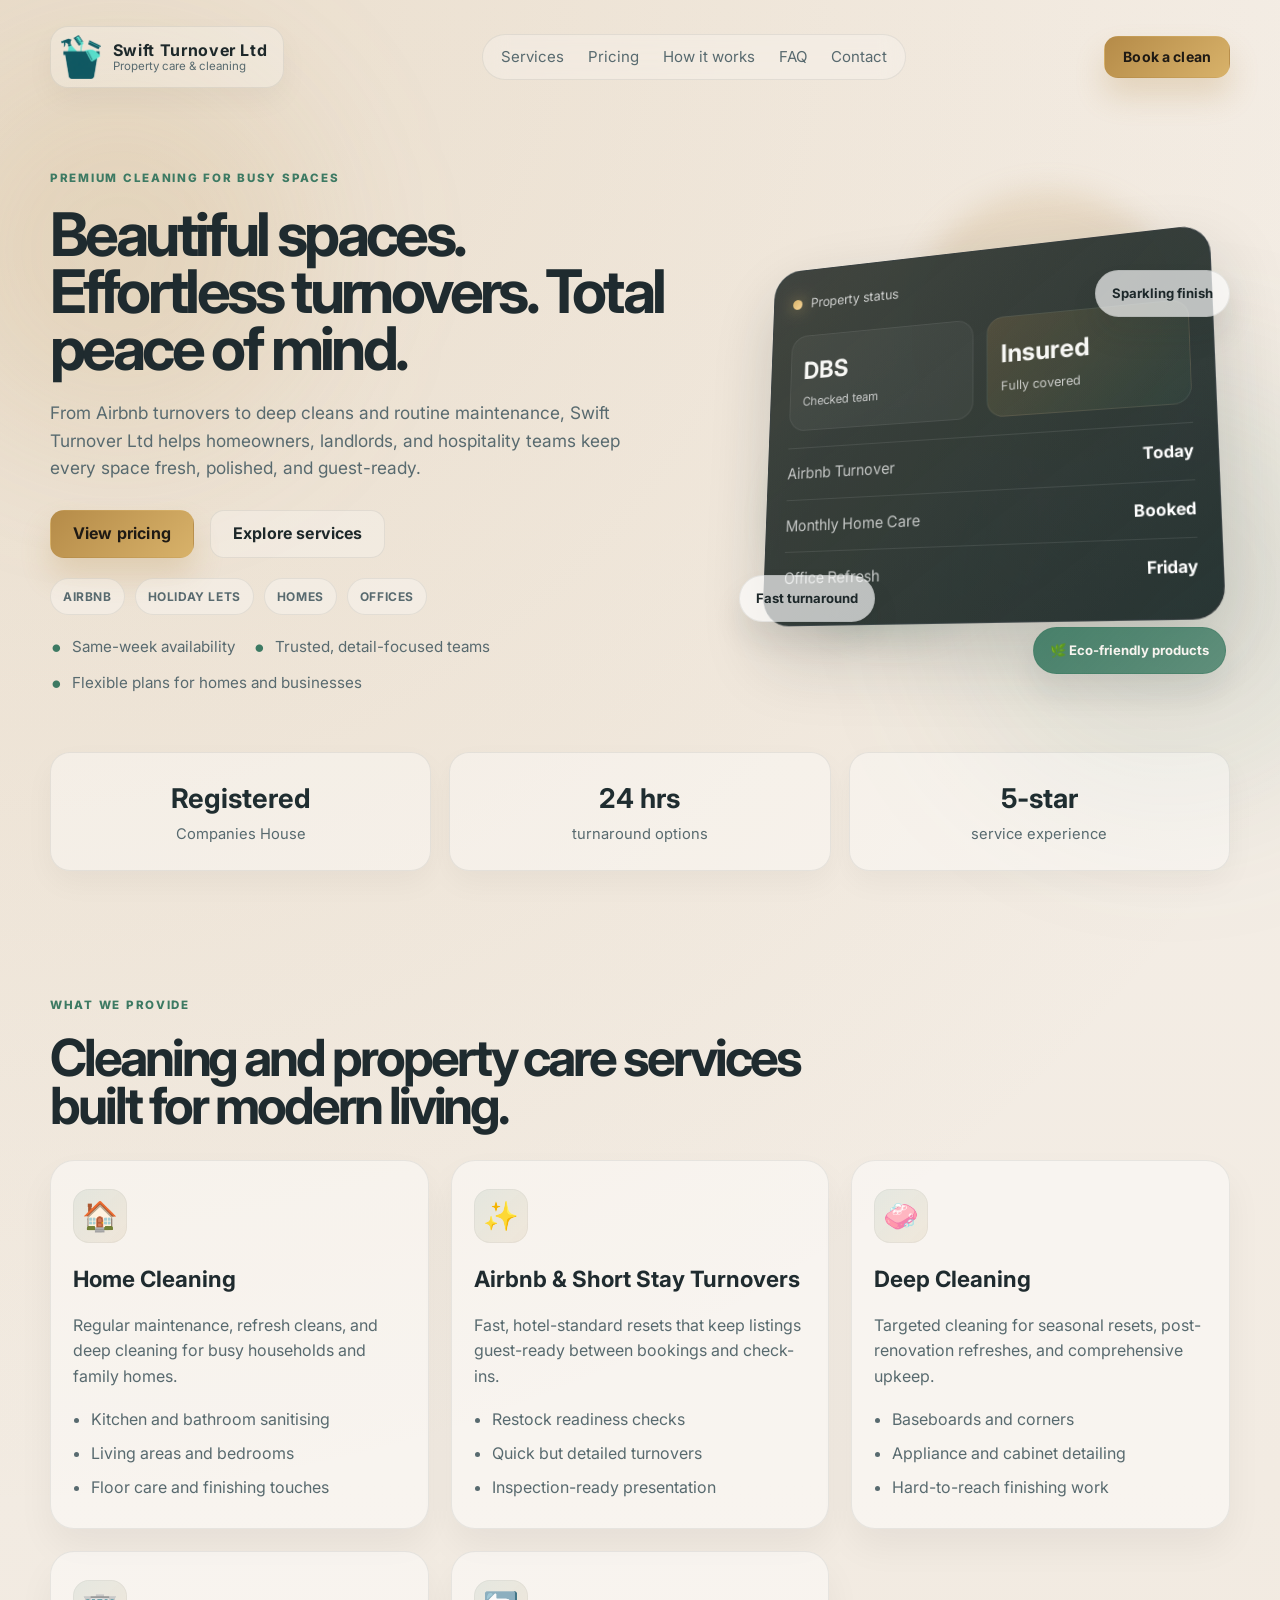
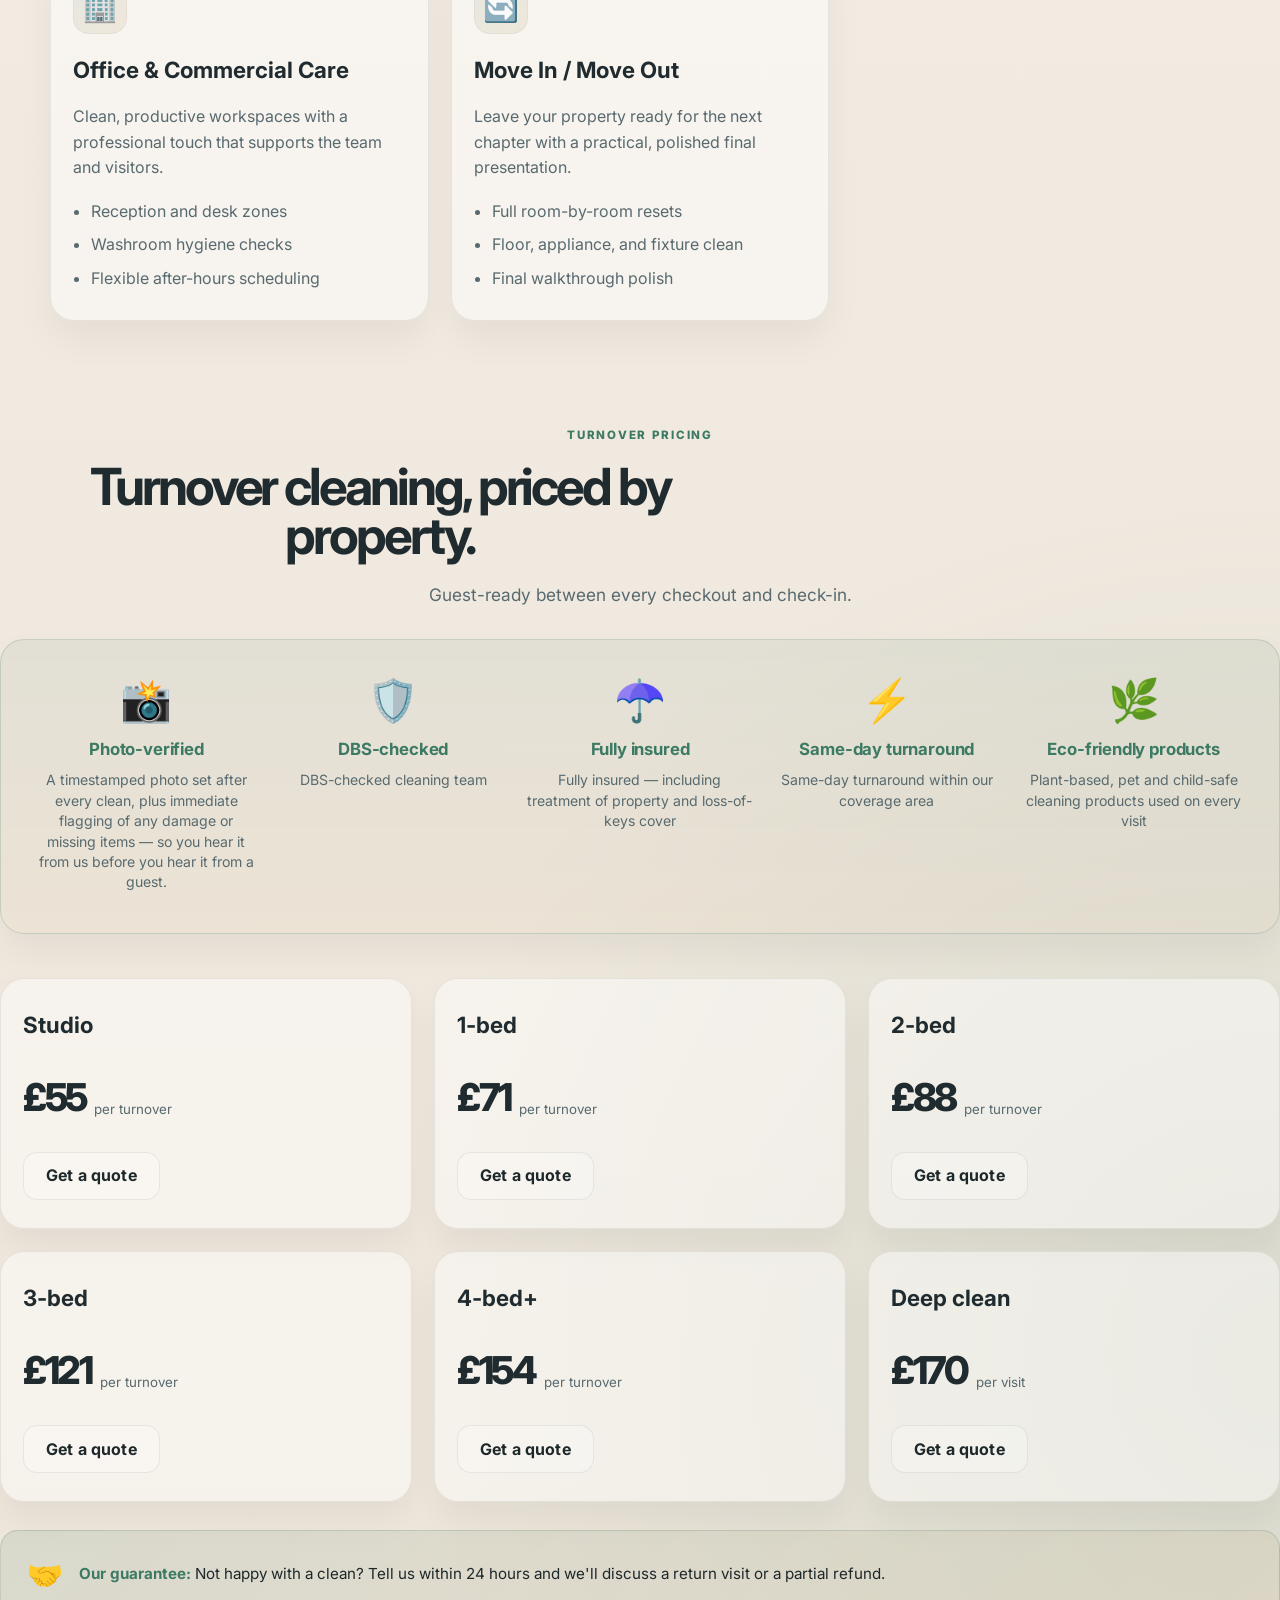
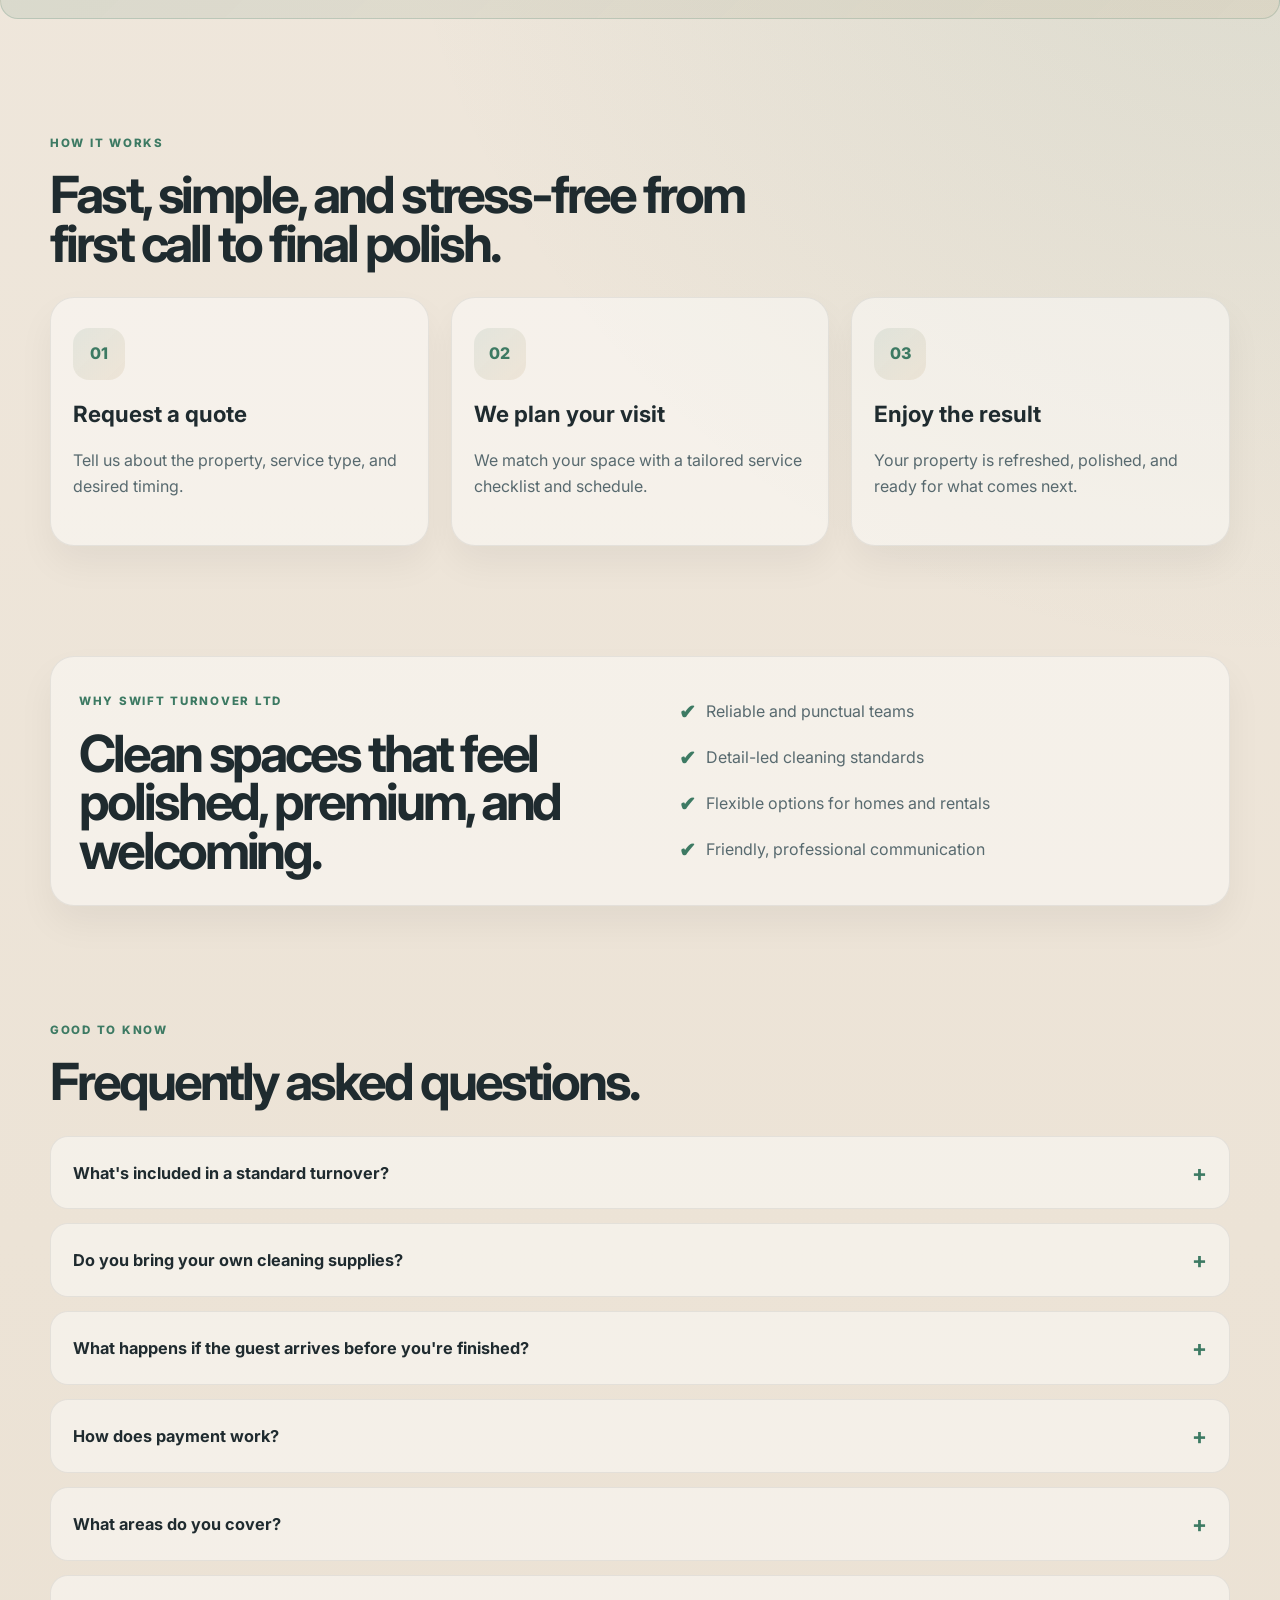
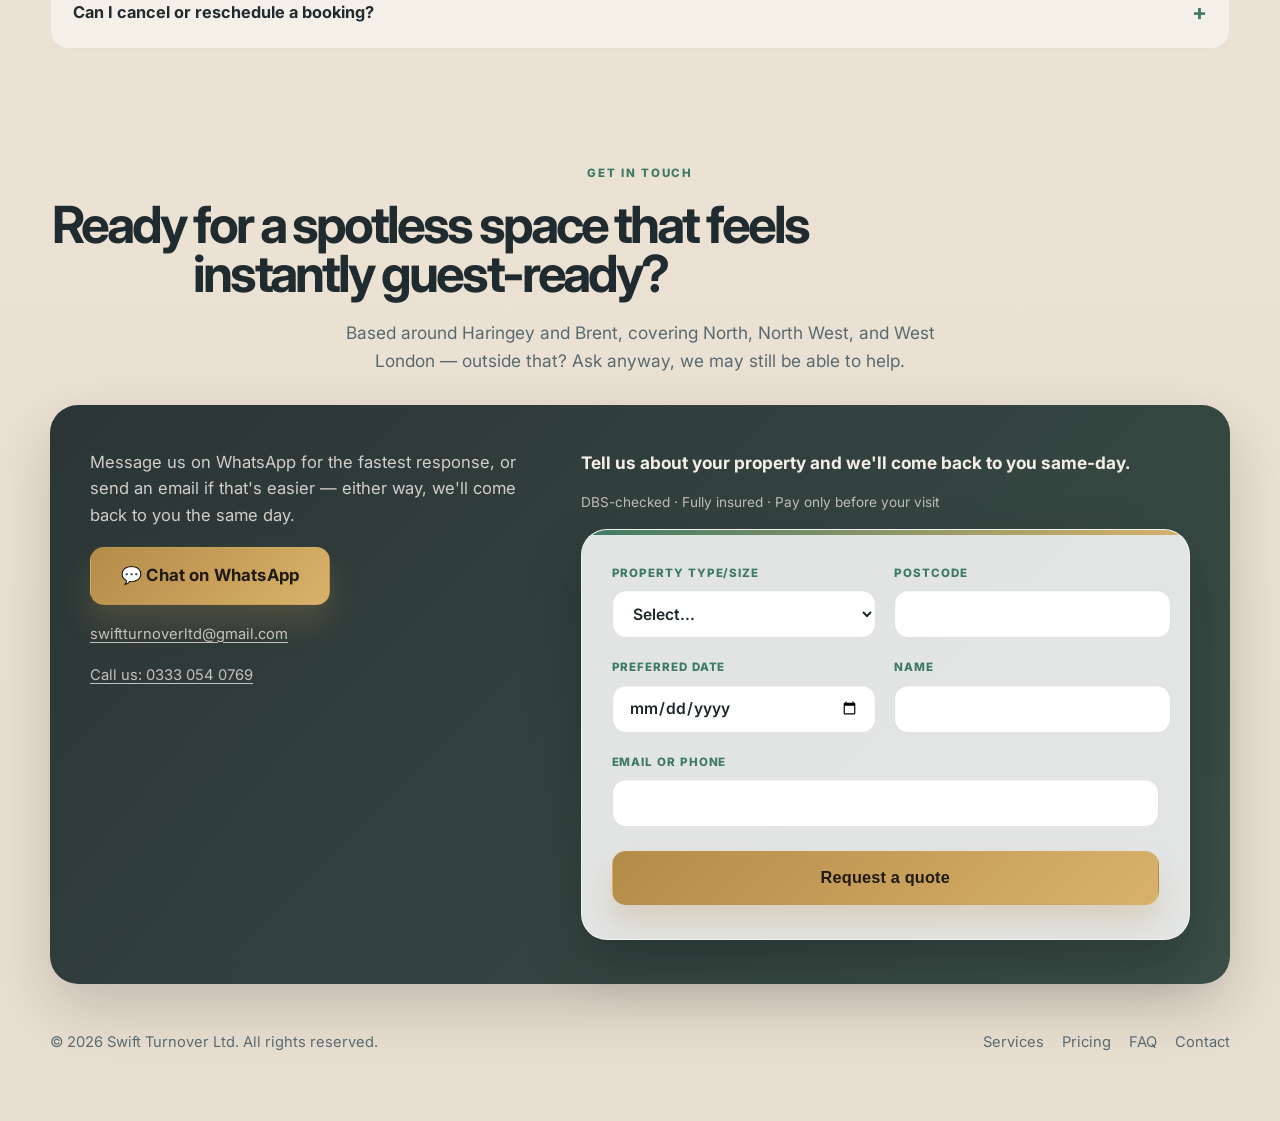
==== commit 121c245d: "Make coverage area wording non-exhaustive, invite enquiries outside core boroughs" ====
--- a/index.html
+++ b/index.html
@@ -376,7 +376,7 @@
           </details>
           <details class="faq-item">
             <summary>What areas do you cover?</summary>
-            <p>We currently cover Haringey, Brent, Enfield, Barnet, Islington, Hackney, Waltham Forest, Harrow, Camden, Ealing, Westminster, Hammersmith and Fulham, and Redbridge. Get in touch with your postcode and we'll confirm.</p>
+            <p>We're based around Haringey and Brent, and regularly cover Enfield, Barnet, Islington, Hackney, Waltham Forest, Harrow, Camden, Ealing, Westminster, Hammersmith and Fulham, and Redbridge. Don't see your area? Get in touch with your postcode anyway — we may still be able to help, even if it's not a guaranteed booking.</p>
           </details>
           <details class="faq-item">
             <summary>Can I cancel or reschedule a booking?</summary>
@@ -389,7 +389,7 @@
         <div class="section-heading centered">
           <p class="eyebrow">Get in touch</p>
           <h2>Ready for a spotless space that feels instantly guest-ready?</h2>
-          <p class="lede" style="margin-left: auto; margin-right: auto;">Currently serving Haringey, Brent, and 11 surrounding boroughs across North, North West, and West London — get in touch to check your postcode.</p>
+          <p class="lede" style="margin-left: auto; margin-right: auto;">Based around Haringey and Brent, covering North, North West, and West London — outside that? Ask anyway, we may still be able to help.</p>
         </div>
 
         <div class="contact-panel">
